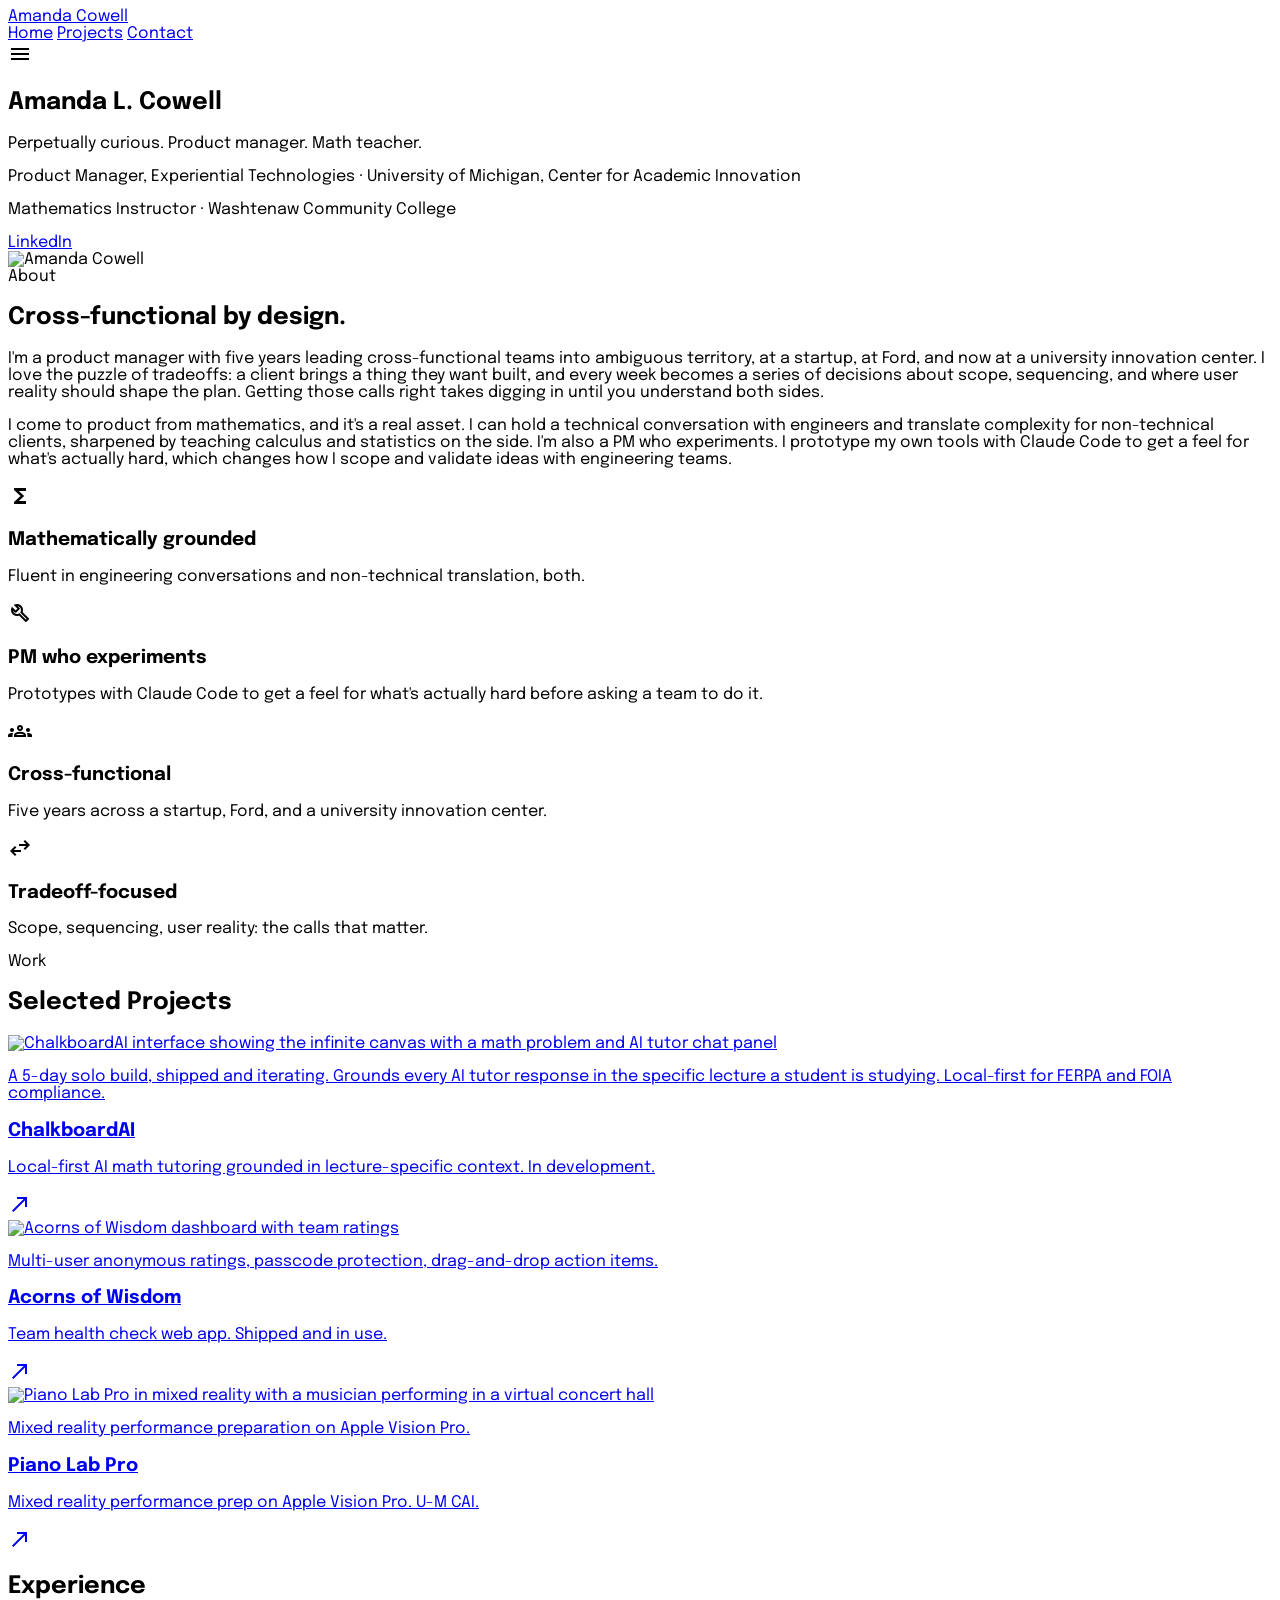
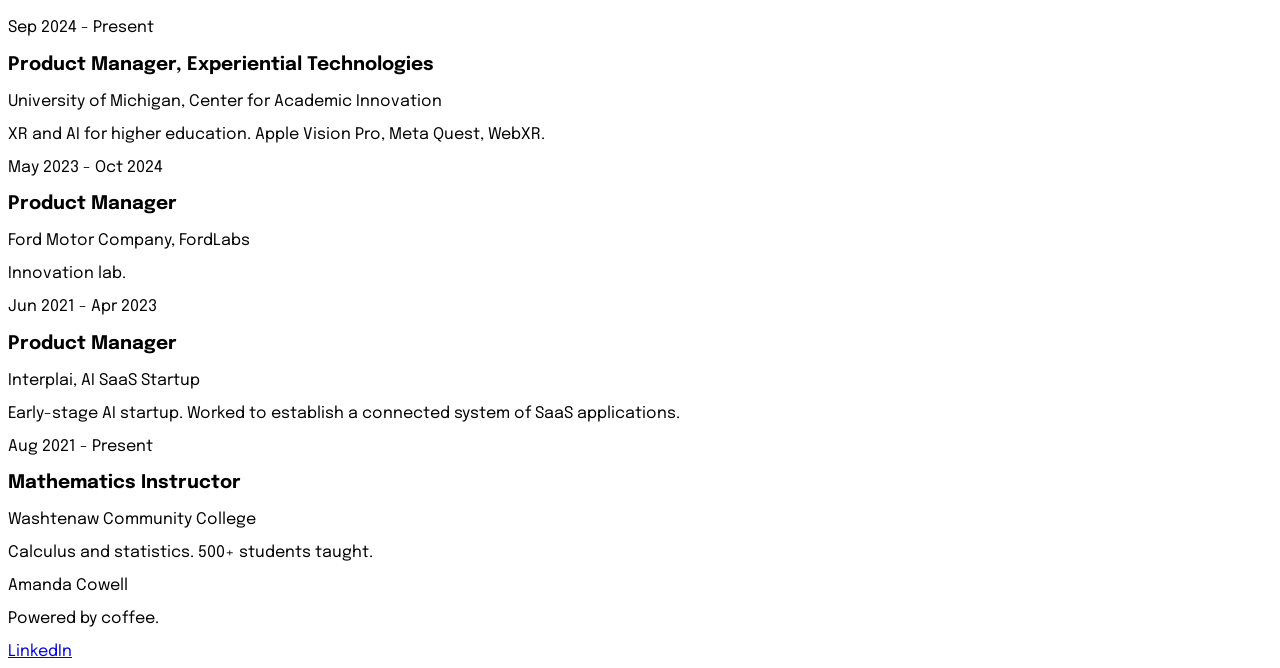
==== index.html @ c8ec2e59 "Fix Mac Studio to personal/POC; remove AI writing patterns; PM who builds -> experiments Co-Authored" ====
<!DOCTYPE html>
<html lang="en">
<head>
  <meta charset="UTF-8">
  <meta name="viewport" content="width=device-width, initial-scale=1.0">
  <title>Amanda L. Cowell, Product Manager</title>
  <link rel="icon" type="image/svg+xml" href="/assets/favicon.svg">
  <link rel="preconnect" href="https://fonts.googleapis.com">
  <link rel="preconnect" href="https://fonts.gstatic.com" crossorigin>
  <link href="https://fonts.googleapis.com/css2?family=Fraunces:ital,opsz,wght@0,9..144,400;0,9..144,600;0,9..144,700;1,9..144,400&family=Epilogue:wght@300;400;500;600;700;800&display=swap" rel="stylesheet">
  <link href="https://fonts.googleapis.com/css2?family=Material+Symbols+Outlined:wght,FILL@100..700,0..1" rel="stylesheet">
  <script src="https://cdn.tailwindcss.com?plugins=forms,container-queries"></script>
  <script>
    tailwind.config = {
      darkMode: "class",
      theme: {
        extend: {
          colors: {
            "surface-container-high": "#e4e9ec",
            "primary-fixed": "#b9ebf2",
            "on-surface": "#171c1f",
            "on-secondary-fixed-variant": "#384b3c",
            "outline-variant": "#c0c8c9",
            "on-secondary-container": "#546757",
            "surface-container-low": "#f0f4f8",
            "on-secondary-fixed": "#0d1f12",
            "primary": "#26585d",
            "surface-container": "#eaeef2",
            "on-primary-container": "#c0f2f8",
            "on-primary": "#ffffff",
            "secondary": "#4f6353",
            "primary-container": "#407076",
            "surface": "#f6fafe",
            "primary-fixed-dim": "#9ecfd5",
            "on-tertiary": "#ffffff",
            "secondary-fixed": "#d2e8d3",
            "surface-container-highest": "#dfe3e7",
            "secondary-container": "#cfe5d0",
            "on-primary-fixed": "#001f23",
            "secondary-fixed-dim": "#b6ccb8",
            "on-surface-variant": "#404849",
            "tertiary": "#554d65",
            "on-secondary": "#ffffff",
            "tertiary-container": "#6d657e",
            "on-primary-fixed-variant": "#1a4e53",
            "inverse-primary": "#9ecfd5",
            "surface-container-lowest": "#ffffff",
            "outline": "#70797a",
            "surface-dim": "#d6dbde"
          },
          borderRadius: {
            "DEFAULT": "0.125rem",
            "lg": "0.25rem",
            "xl": "0.5rem",
            "full": "0.75rem"
          },
          fontFamily: {
            "headline": ["Fraunces", "Georgia", "serif"],
            "body": ["Epilogue", "system-ui", "sans-serif"],
            "label": ["Epilogue", "system-ui", "sans-serif"]
          }
        }
      }
    }
  </script>
  <style>
    .material-symbols-outlined { font-variation-settings: 'FILL' 0, 'wght' 400, 'GRAD' 0, 'opsz' 24; }
    body { font-family: 'Epilogue', system-ui, sans-serif; }
  </style>
</head>
<body class="bg-surface text-on-surface selection:bg-primary-fixed selection:text-on-primary-fixed">

  <!-- Nav -->
  <nav class="fixed top-0 w-full z-50 bg-surface/80 backdrop-blur-md border-b border-outline-variant/50 shadow-sm">
    <div class="max-w-7xl mx-auto px-6 py-4 flex justify-between items-center">
      <a href="/" class="text-xl font-bold font-headline text-primary tracking-tight">Amanda Cowell</a>
      <div class="hidden md:flex items-center gap-8">
        <a href="/" class="text-primary font-medium border-b-2 border-primary pb-0.5 text-sm tracking-wide">Home</a>
        <a href="/#projects" class="text-on-surface-variant hover:text-primary transition-colors text-sm tracking-wide">Projects</a>
        <a href="https://linkedin.com/in/amanda-lynn-cowell" target="_blank" rel="noopener noreferrer" class="bg-primary text-on-primary px-5 py-2 rounded-xl text-sm font-medium hover:opacity-90 transition-opacity">Contact</a>
      </div>
      <span class="md:hidden material-symbols-outlined text-primary cursor-pointer">menu</span>
    </div>
  </nav>

  <main class="pt-24">

    <!-- Hero -->
    <section class="max-w-7xl mx-auto px-6 py-20 md:py-32 grid grid-cols-1 lg:grid-cols-12 gap-12 items-end">
      <div class="lg:col-span-8">
        <h1 class="font-headline text-6xl md:text-8xl font-bold tracking-tighter text-primary leading-none mb-6">
          Amanda L. Cowell
        </h1>
        <p class="text-xl md:text-2xl text-on-surface-variant font-light max-w-2xl leading-relaxed mb-8">
          Perpetually curious. Product manager. Math teacher.
        </p>
        <div class="flex flex-col gap-2 mb-8">
          <p class="text-sm text-on-surface-variant"><span class="font-medium text-on-surface">Product Manager, Experiential Technologies</span> · University of Michigan, Center for Academic Innovation</p>
          <p class="text-sm text-on-surface-variant"><span class="font-medium text-on-surface">Mathematics Instructor</span> · Washtenaw Community College</p>
        </div>
        <div class="flex flex-wrap gap-3">
          <a href="https://linkedin.com/in/amanda-lynn-cowell" target="_blank" rel="noopener noreferrer" class="text-sm text-primary border border-outline-variant rounded-full px-5 py-2 hover:bg-surface-container transition-colors">LinkedIn</a>
        </div>
      </div>
      <div class="lg:col-span-4">
        <div class="rounded-xl overflow-hidden aspect-[3/4]">
          <img src="/assets/headshot.jpg" alt="Amanda Cowell" class="w-full h-full object-cover object-[50%_15%]">
        </div>
      </div>
    </section>

    <!-- About -->
    <section class="bg-surface-container-low py-24">
      <div class="max-w-7xl mx-auto px-6 grid grid-cols-1 md:grid-cols-2 gap-16 items-start">
        <div>
          <span class="text-xs font-bold text-secondary uppercase tracking-widest mb-4 block">About</span>
          <h2 class="font-headline text-4xl font-bold text-primary mb-8">Cross-functional by design.</h2>
          <div class="space-y-6 text-on-surface-variant text-lg leading-relaxed">
            <p>I'm a product manager with five years leading cross-functional teams into ambiguous territory, at a startup, at Ford, and now at a university innovation center. I love the puzzle of tradeoffs: a client brings a thing they want built, and every week becomes a series of decisions about scope, sequencing, and where user reality should shape the plan. Getting those calls right takes digging in until you understand both sides.</p>
            <p>I come to product from mathematics, and it's a real asset. I can hold a technical conversation with engineers and translate complexity for non-technical clients, sharpened by teaching calculus and statistics on the side. I'm also a PM who experiments. I prototype my own tools with Claude Code to get a feel for what's actually hard, which changes how I scope and validate ideas with engineering teams.</p>
          </div>
        </div>
        <div class="grid grid-cols-2 gap-4 mt-8 md:mt-16">
          <div class="bg-surface-container-lowest p-8 rounded-xl">
            <span class="material-symbols-outlined text-tertiary text-4xl mb-4 block">functions</span>
            <h3 class="font-bold text-lg mb-2">Mathematically grounded</h3>
            <p class="text-sm text-on-surface-variant">Fluent in engineering conversations and non-technical translation, both.</p>
          </div>
          <div class="bg-surface-container-lowest p-8 rounded-xl mt-8">
            <span class="material-symbols-outlined text-primary text-4xl mb-4 block">build</span>
            <h3 class="font-bold text-lg mb-2">PM who experiments</h3>
            <p class="text-sm text-on-surface-variant">Prototypes with Claude Code to get a feel for what's actually hard before asking a team to do it.</p>
          </div>
          <div class="bg-surface-container-lowest p-8 rounded-xl">
            <span class="material-symbols-outlined text-secondary text-4xl mb-4 block">groups</span>
            <h3 class="font-bold text-lg mb-2">Cross-functional</h3>
            <p class="text-sm text-on-surface-variant">Five years across a startup, Ford, and a university innovation center.</p>
          </div>
          <div class="bg-surface-container-lowest p-8 rounded-xl mt-8">
            <span class="material-symbols-outlined text-tertiary text-4xl mb-4 block">swap_horiz</span>
            <h3 class="font-bold text-lg mb-2">Tradeoff-focused</h3>
            <p class="text-sm text-on-surface-variant">Scope, sequencing, user reality: the calls that matter.</p>
          </div>
        </div>
      </div>
    </section>

    <!-- Projects -->
    <section id="projects" class="max-w-7xl mx-auto px-6 py-32">
      <div class="mb-16">
        <span class="text-xs font-bold text-secondary uppercase tracking-widest mb-4 block">Work</span>
        <h2 class="font-headline text-4xl font-bold text-primary">Selected Projects</h2>
      </div>
      <div class="grid grid-cols-1 md:grid-cols-3 gap-8">

        <!-- ChalkboardAI -->
        <div class="group">
          <a href="/chalkboardai/">
            <div class="relative overflow-hidden rounded-xl bg-surface-container-highest aspect-[16/9] mb-5">
              <img class="w-full h-full object-cover transition-transform duration-700 group-hover:scale-105" src="/assets/chalkboardai-hero-still.jpg" alt="ChalkboardAI interface showing the infinite canvas with a math problem and AI tutor chat panel">
              <div class="absolute inset-0 bg-gradient-to-t from-primary/70 to-transparent opacity-0 group-hover:opacity-100 transition-opacity duration-500 flex flex-col justify-end p-8">
                <p class="text-primary-fixed text-sm max-w-sm">A 5-day solo build, shipped and iterating. Grounds every AI tutor response in the specific lecture a student is studying. Local-first for FERPA and FOIA compliance.</p>
              </div>
            </div>
            <div class="flex items-start justify-between gap-4">
              <div>
                <h3 class="font-headline text-2xl font-bold text-on-surface mb-1 group-hover:text-primary transition-colors">ChalkboardAI</h3>
                <p class="text-sm text-on-surface-variant">Local-first AI math tutoring grounded in lecture-specific context. In development.</p>
              </div>
              <span class="material-symbols-outlined text-outline group-hover:text-primary group-hover:translate-x-1 transition-all mt-1 flex-shrink-0">north_east</span>
            </div>
          </a>
        </div>

        <!-- Acorns of Wisdom -->
        <div class="group">
          <a href="/acorns/">
            <div class="relative overflow-hidden rounded-xl bg-surface-container-highest aspect-[16/9] mb-5">
              <img class="w-full h-full object-cover transition-transform duration-700 group-hover:scale-105" src="/assets/acorns-hero.gif" alt="Acorns of Wisdom dashboard with team ratings">
              <div class="absolute inset-0 bg-gradient-to-t from-secondary/70 to-transparent opacity-0 group-hover:opacity-100 transition-opacity duration-500 flex flex-col justify-end p-6">
                <p class="text-secondary-fixed text-sm">Multi-user anonymous ratings, passcode protection, drag-and-drop action items.</p>
              </div>
            </div>
            <div class="flex items-start justify-between gap-4">
              <div>
                <h3 class="font-headline text-2xl font-bold text-on-surface mb-1 group-hover:text-primary transition-colors">Acorns of Wisdom</h3>
                <p class="text-sm text-on-surface-variant">Team health check web app. Shipped and in use.</p>
              </div>
              <span class="material-symbols-outlined text-outline group-hover:text-primary group-hover:translate-x-1 transition-all mt-1 flex-shrink-0">north_east</span>
            </div>
          </a>
        </div>

        <!-- Piano Lab Pro -->
        <div class="group">
          <a href="/piano-lab-pro/">
            <div class="relative overflow-hidden rounded-xl bg-surface-container-highest aspect-[16/9] mb-5">
              <img class="w-full h-full object-cover transition-transform duration-700 group-hover:scale-105" src="/assets/plp-hero-thumb.jpg" alt="Piano Lab Pro in mixed reality with a musician performing in a virtual concert hall">
              <div class="absolute inset-0 bg-gradient-to-t from-primary/70 to-transparent opacity-0 group-hover:opacity-100 transition-opacity duration-500 flex flex-col justify-end p-8">
                <p class="text-primary-fixed text-sm">Mixed reality performance preparation on Apple Vision Pro.</p>
              </div>
            </div>
            <div class="flex items-start justify-between gap-4">
              <div>
                <h3 class="font-headline text-2xl font-bold text-on-surface mb-1 group-hover:text-primary transition-colors">Piano Lab Pro</h3>
                <p class="text-sm text-on-surface-variant">Mixed reality performance prep on Apple Vision Pro. U-M CAI.</p>
              </div>
              <span class="material-symbols-outlined text-outline group-hover:text-primary group-hover:translate-x-1 transition-all mt-1 flex-shrink-0">north_east</span>
            </div>
          </a>
        </div>

      </div>
    </section>

    <!-- Experience -->
    <section class="bg-surface-container-lowest py-24">
      <div class="max-w-4xl mx-auto px-6">
        <h2 class="font-headline text-4xl font-bold text-primary mb-16">Experience</h2>
        <div class="space-y-10">
          <div class="grid grid-cols-1 md:grid-cols-4 gap-2 md:gap-8 items-baseline border-b border-outline-variant/40 pb-10">
            <div class="text-xs font-bold text-secondary uppercase tracking-widest">Sep 2024 - Present</div>
            <div class="md:col-span-3">
              <h3 class="text-lg font-bold text-on-surface">Product Manager, Experiential Technologies</h3>
              <p class="text-on-surface-variant text-sm mt-1">University of Michigan, Center for Academic Innovation</p>
              <p class="text-on-surface-variant/70 text-xs mt-2 italic">XR and AI for higher education. Apple Vision Pro, Meta Quest, WebXR.</p>
            </div>
          </div>
          <div class="grid grid-cols-1 md:grid-cols-4 gap-2 md:gap-8 items-baseline border-b border-outline-variant/40 pb-10">
            <div class="text-xs font-bold text-secondary/60 uppercase tracking-widest">May 2023 - Oct 2024</div>
            <div class="md:col-span-3">
              <h3 class="text-lg font-bold text-on-surface">Product Manager</h3>
              <p class="text-on-surface-variant text-sm mt-1">Ford Motor Company, FordLabs</p>
              <p class="text-on-surface-variant/70 text-xs mt-2 italic">Innovation lab.</p>
            </div>
          </div>
          <div class="grid grid-cols-1 md:grid-cols-4 gap-2 md:gap-8 items-baseline border-b border-outline-variant/40 pb-10">
            <div class="text-xs font-bold text-secondary/60 uppercase tracking-widest">Jun 2021 - Apr 2023</div>
            <div class="md:col-span-3">
              <h3 class="text-lg font-bold text-on-surface">Product Manager</h3>
              <p class="text-on-surface-variant text-sm mt-1">Interplai, AI SaaS Startup</p>
              <p class="text-on-surface-variant/70 text-xs mt-2 italic">Early-stage AI startup. Worked to establish a connected system of SaaS applications.</p>
            </div>
          </div>
          <div class="grid grid-cols-1 md:grid-cols-4 gap-2 md:gap-8 items-baseline">
            <div class="text-xs font-bold text-secondary/60 uppercase tracking-widest">Aug 2021 - Present</div>
            <div class="md:col-span-3">
              <h3 class="text-lg font-bold text-on-surface">Mathematics Instructor</h3>
              <p class="text-on-surface-variant text-sm mt-1">Washtenaw Community College</p>
              <p class="text-on-surface-variant/70 text-xs mt-2 italic">Calculus and statistics. 500+ students taught.</p>
            </div>
          </div>
        </div>
      </div>
    </section>

  </main>

  <!-- Footer -->
  <footer class="bg-teal-900 w-full py-12">
    <div class="max-w-7xl mx-auto px-8 flex flex-col md:flex-row justify-between items-center gap-6">
      <span class="text-lg font-bold font-headline text-teal-50">Amanda Cowell</span>
      <p class="text-teal-100/50 text-sm">Powered by coffee.</p>
      <a href="https://linkedin.com/in/amanda-lynn-cowell" target="_blank" rel="noopener noreferrer" class="text-teal-100/70 hover:text-teal-50 text-sm uppercase tracking-wide transition-colors">LinkedIn</a>
    </div>
  </footer>

</body>
</html>
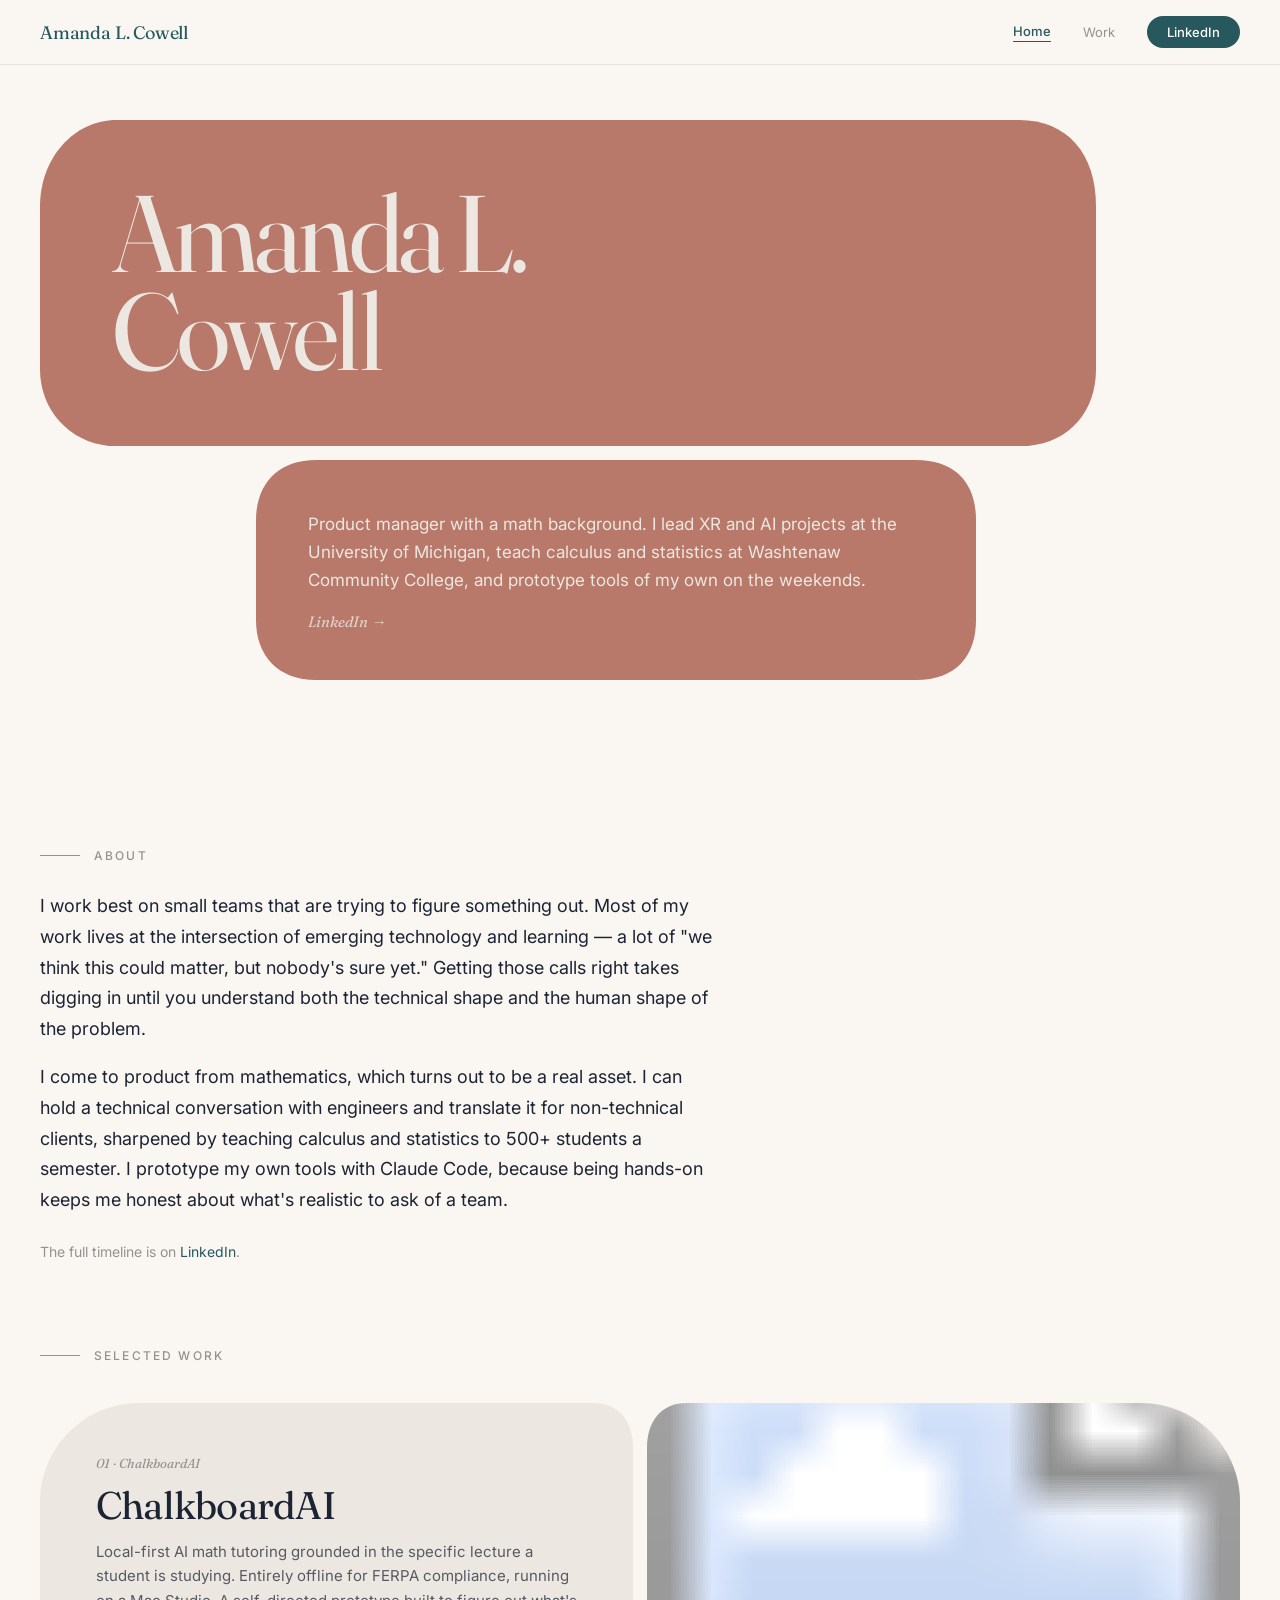
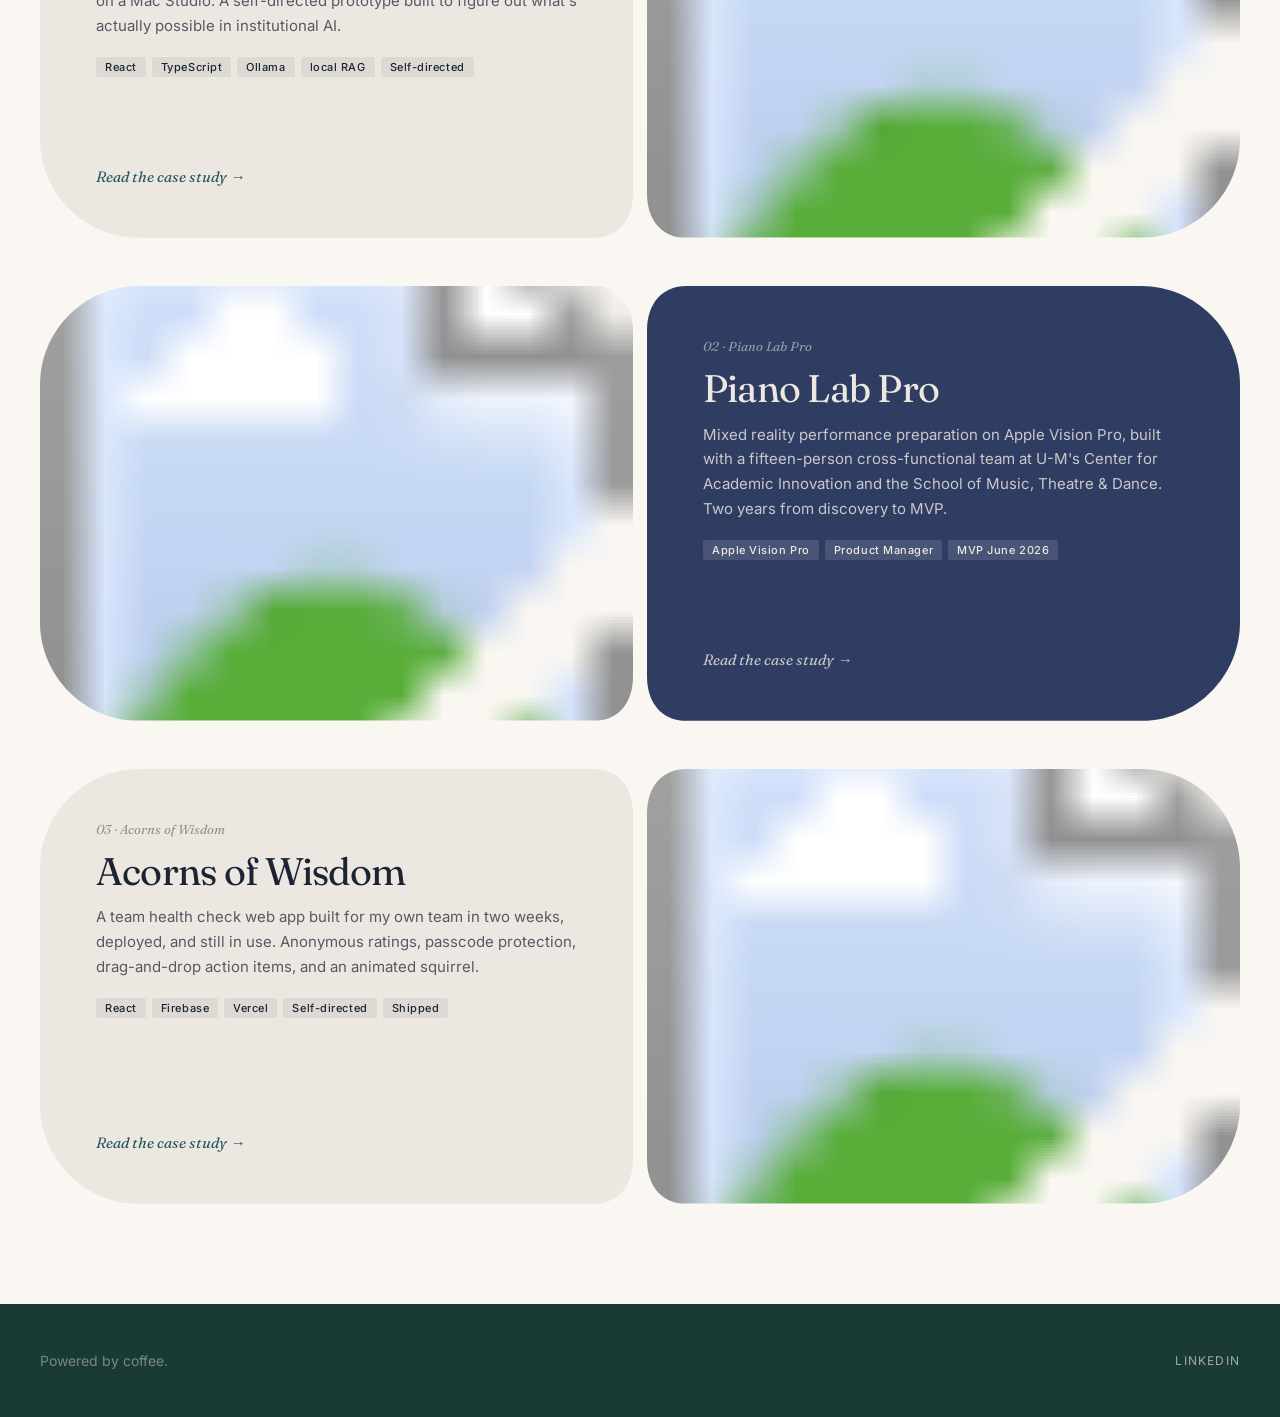
==== commit 049daa04: "v6 shape-and-cut visual system across all 4 pages Replaces v5 diagonal clip-path fields with hand-tu" ====
--- a/index.html
+++ b/index.html
@@ -3,265 +3,413 @@
 <head>
   <meta charset="UTF-8">
   <meta name="viewport" content="width=device-width, initial-scale=1.0">
-  <title>Amanda L. Cowell, Product Manager</title>
+  <title>Amanda L. Cowell</title>
   <link rel="icon" type="image/svg+xml" href="/assets/favicon.svg">
   <link rel="preconnect" href="https://fonts.googleapis.com">
   <link rel="preconnect" href="https://fonts.gstatic.com" crossorigin>
-  <link href="https://fonts.googleapis.com/css2?family=Fraunces:ital,opsz,wght@0,9..144,400;0,9..144,600;0,9..144,700;1,9..144,400&family=Epilogue:wght@300;400;500;600;700;800&display=swap" rel="stylesheet">
-  <link href="https://fonts.googleapis.com/css2?family=Material+Symbols+Outlined:wght,FILL@100..700,0..1" rel="stylesheet">
-  <script src="https://cdn.tailwindcss.com?plugins=forms,container-queries"></script>
-  <script>
-    tailwind.config = {
-      darkMode: "class",
-      theme: {
-        extend: {
-          colors: {
-            "surface-container-high": "#e4e9ec",
-            "primary-fixed": "#b9ebf2",
-            "on-surface": "#171c1f",
-            "on-secondary-fixed-variant": "#384b3c",
-            "outline-variant": "#c0c8c9",
-            "on-secondary-container": "#546757",
-            "surface-container-low": "#f0f4f8",
-            "on-secondary-fixed": "#0d1f12",
-            "primary": "#26585d",
-            "surface-container": "#eaeef2",
-            "on-primary-container": "#c0f2f8",
-            "on-primary": "#ffffff",
-            "secondary": "#4f6353",
-            "primary-container": "#407076",
-            "surface": "#f6fafe",
-            "primary-fixed-dim": "#9ecfd5",
-            "on-tertiary": "#ffffff",
-            "secondary-fixed": "#d2e8d3",
-            "surface-container-highest": "#dfe3e7",
-            "secondary-container": "#cfe5d0",
-            "on-primary-fixed": "#001f23",
-            "secondary-fixed-dim": "#b6ccb8",
-            "on-surface-variant": "#404849",
-            "tertiary": "#554d65",
-            "on-secondary": "#ffffff",
-            "tertiary-container": "#6d657e",
-            "on-primary-fixed-variant": "#1a4e53",
-            "inverse-primary": "#9ecfd5",
-            "surface-container-lowest": "#ffffff",
-            "outline": "#70797a",
-            "surface-dim": "#d6dbde"
-          },
-          borderRadius: {
-            "DEFAULT": "0.125rem",
-            "lg": "0.25rem",
-            "xl": "0.5rem",
-            "full": "0.75rem"
-          },
-          fontFamily: {
-            "headline": ["Fraunces", "Georgia", "serif"],
-            "body": ["Epilogue", "system-ui", "sans-serif"],
-            "label": ["Epilogue", "system-ui", "sans-serif"]
-          }
-        }
-      }
-    }
-  </script>
+  <link href="https://fonts.googleapis.com/css2?family=Fraunces:ital,opsz,wght@0,9..144,300;0,9..144,400;0,9..144,600;1,9..144,400&family=Inter:wght@300;400;500;600;700&display=swap" rel="stylesheet">
   <style>
-    .material-symbols-outlined { font-variation-settings: 'FILL' 0, 'wght' 400, 'GRAD' 0, 'opsz' 24; }
-    body { font-family: 'Epilogue', system-ui, sans-serif; }
+    *, *::before, *::after { box-sizing: border-box; margin: 0; padding: 0; }
+
+    :root {
+      --cream: #ECE8E1;
+      --ink: #1C2333;
+      --forest: #26585d;
+      --rose: #B8796A;
+      --navy: #2F3D63;
+      --stone: #94928F;
+      --cut: 14px;
+    }
+
+    body {
+      font-family: 'Inter', system-ui, sans-serif;
+      background: #FAF7F2;
+      color: var(--ink);
+      -webkit-font-smoothing: antialiased;
+    }
+
+    /* ── Nav ── */
+    .nav {
+      position: fixed; top: 0; width: 100%; z-index: 50;
+      background: rgba(250,247,242,0.92); backdrop-filter: blur(12px);
+      border-bottom: 1px solid rgba(197,191,186,0.4);
+    }
+    .nav-inner {
+      max-width: 1280px; margin: 0 auto; padding: 16px 40px;
+      display: flex; justify-content: space-between; align-items: center;
+    }
+    .nav-wordmark {
+      font-family: 'Fraunces', serif; font-weight: 400; font-size: 18px;
+      color: var(--forest); text-decoration: none; letter-spacing: -0.01em;
+    }
+    .nav-links { display: flex; align-items: center; gap: 32px; }
+    .nav-link {
+      font-family: 'Inter', sans-serif; font-size: 13px; color: var(--stone);
+      text-decoration: none; transition: color 0.15s;
+    }
+    .nav-link:hover { color: var(--ink); }
+    .nav-link-active {
+      font-family: 'Inter', sans-serif; font-size: 13px; font-weight: 500;
+      color: var(--forest); text-decoration: none;
+      border-bottom: 1px solid var(--forest); padding-bottom: 2px;
+    }
+    .nav-cta {
+      font-family: 'Inter', sans-serif; font-size: 13px; font-weight: 500;
+      color: #fff; background: var(--forest);
+      padding: 8px 20px; border-radius: 9999px; text-decoration: none;
+      transition: opacity 0.15s;
+    }
+    .nav-cta:hover { opacity: 0.88; }
+
+    /* ── Section label ── */
+    .section-label {
+      font-family: 'Inter', sans-serif; font-size: 12px; font-weight: 500;
+      letter-spacing: 0.18em; text-transform: uppercase; color: var(--stone);
+      display: inline-flex; align-items: center; gap: 14px;
+    }
+    .section-label::before {
+      content: ""; display: block; width: 40px; height: 1px; background: var(--stone);
+    }
+
+    /* ── Hero ── */
+    .hero-section {
+      max-width: 1280px; margin: 0 auto;
+      padding: 120px 40px 80px;
+    }
+    .hero-piece-1 { position: relative; margin-right: 12%; }
+    .hero-piece-1 svg { width: 100%; height: auto; display: block; }
+    .hero-piece-1-content {
+      position: absolute; inset: 0;
+      display: flex; align-items: center;
+      padding: 0 72px;
+    }
+    .hero-title {
+      font-family: 'Fraunces', serif; font-weight: 400;
+      font-size: clamp(48px, 8.5vw, 124px); line-height: 0.9;
+      letter-spacing: -0.035em; color: var(--cream);
+    }
+    .hero-piece-2 {
+      position: relative;
+      margin-top: var(--cut); margin-left: 18%;
+      max-width: 720px;
+    }
+    .hero-piece-2 svg { width: 100%; height: auto; display: block; }
+    .hero-piece-2-content {
+      position: absolute; inset: 0;
+      display: flex; flex-direction: column; justify-content: center;
+      padding: 36px 52px;
+    }
+
+    /* ── About ── */
+    .about-section {
+      max-width: 1280px; margin: 0 auto;
+      padding: 80px 40px;
+    }
+    .about-inner { max-width: 680px; }
+    .about-body {
+      font-size: 18px; line-height: 1.7; color: var(--ink);
+      margin-top: 28px;
+    }
+    .about-body p + p { margin-top: 18px; }
+    .about-footer {
+      margin-top: 28px; font-size: 14px; color: var(--stone);
+    }
+    .text-link {
+      color: var(--forest); text-decoration: none;
+    }
+    .text-link:hover { text-decoration: underline; }
+
+    /* ── Projects ── */
+    .projects-section {
+      max-width: 1280px; margin: 0 auto;
+      padding: 0 40px 100px;
+    }
+    .projects-label { margin-bottom: 40px; }
+    .project {
+      display: grid; grid-template-columns: 1fr 1fr;
+      gap: var(--cut);
+    }
+    .project + .project { margin-top: 48px; }
+
+    .project-shape { position: relative; aspect-ratio: 600 / 440; }
+    .project-shape svg {
+      position: absolute; inset: 0;
+      width: 100%; height: 100%;
+    }
+    .project-body-content {
+      position: absolute; inset: 0;
+      padding: 52px 56px;
+      display: flex; flex-direction: column; justify-content: space-between;
+    }
+
+    .project-index {
+      font-family: 'Fraunces', serif; font-style: italic; font-weight: 400;
+      font-size: 13px; color: var(--stone); display: block; margin-bottom: 14px;
+    }
+    .project-index-light {
+      font-family: 'Fraunces', serif; font-style: italic; font-weight: 400;
+      font-size: 13px; color: rgba(236,232,225,0.55); display: block; margin-bottom: 14px;
+    }
+    .project-title-ink {
+      font-family: 'Fraunces', serif; font-weight: 400;
+      font-size: clamp(26px, 3vw, 44px); line-height: 1.05;
+      letter-spacing: -0.02em; color: var(--ink);
+    }
+    .project-title-cream {
+      font-family: 'Fraunces', serif; font-weight: 400;
+      font-size: clamp(26px, 3vw, 44px); line-height: 1.05;
+      letter-spacing: -0.02em; color: var(--cream);
+    }
+    .project-desc-ink {
+      font-size: 15px; line-height: 1.65; color: var(--ink);
+      opacity: 0.72; margin-top: 14px;
+    }
+    .project-desc-cream {
+      font-size: 15px; line-height: 1.65; color: var(--cream);
+      opacity: 0.82; margin-top: 14px;
+    }
+    .project-tags { display: flex; flex-wrap: wrap; gap: 6px; margin-top: 18px; }
+    .tag-cream {
+      font-size: 11px; font-weight: 500; letter-spacing: 0.05em;
+      padding: 3px 9px; border-radius: 2px;
+      background: rgba(28,35,51,0.07); color: var(--ink);
+    }
+    .tag-navy {
+      font-size: 11px; font-weight: 500; letter-spacing: 0.05em;
+      padding: 3px 9px; border-radius: 2px;
+      background: rgba(255,255,255,0.12); color: var(--cream);
+    }
+    .project-link {
+      font-family: 'Fraunces', serif; font-style: italic; font-size: 15px;
+      color: var(--forest); text-decoration: none;
+    }
+    .project-link:hover { text-decoration: underline; }
+    .project-link-light {
+      font-family: 'Fraunces', serif; font-style: italic; font-size: 15px;
+      color: var(--cream); text-decoration: none; opacity: 0.8;
+    }
+    .project-link-light:hover { opacity: 1; text-decoration: underline; }
+
+    /* ── Footer ── */
+    .footer {
+      background: #1a3a36; padding: 48px 40px;
+    }
+    .footer-inner {
+      max-width: 1280px; margin: 0 auto;
+      display: flex; justify-content: space-between; align-items: center;
+    }
+    .footer-text {
+      font-family: 'Inter', sans-serif; font-size: 14px;
+      color: rgba(236,232,225,0.45);
+    }
+    .footer-link {
+      font-family: 'Inter', sans-serif; font-size: 12px;
+      letter-spacing: 0.1em; text-transform: uppercase;
+      color: rgba(236,232,225,0.65); text-decoration: none;
+      transition: color 0.15s;
+    }
+    .footer-link:hover { color: rgba(236,232,225,0.9); }
+
+    /* ── Responsive ── */
+    @media (max-width: 900px) {
+      .nav-inner { padding: 16px 24px; }
+      .hero-section { padding: 100px 24px 60px; }
+      .hero-piece-1 { margin-right: 0; }
+      .hero-piece-2 { margin-left: 0; max-width: 100%; }
+      .hero-piece-1-content { padding: 0 40px; }
+      .hero-piece-2-content { padding: 28px 36px; }
+      .about-section, .projects-section { padding-left: 24px; padding-right: 24px; }
+      .project { grid-template-columns: 1fr; }
+      .footer { padding: 40px 24px; }
+    }
+
+    @media (max-width: 480px) {
+      .nav-links { gap: 16px; }
+      .hero-piece-1-content { padding: 0 28px; }
+      .hero-piece-2-content { padding: 22px 28px; }
+      .project-body-content { padding: 36px 36px; }
+    }
   </style>
 </head>
-<body class="bg-surface text-on-surface selection:bg-primary-fixed selection:text-on-primary-fixed">
+<body>
 
   <!-- Nav -->
-  <nav class="fixed top-0 w-full z-50 bg-surface/80 backdrop-blur-md border-b border-outline-variant/50 shadow-sm">
-    <div class="max-w-7xl mx-auto px-6 py-4 flex justify-between items-center">
-      <a href="/" class="text-xl font-bold font-headline text-primary tracking-tight">Amanda Cowell</a>
-      <div class="hidden md:flex items-center gap-8">
-        <a href="/" class="text-primary font-medium border-b-2 border-primary pb-0.5 text-sm tracking-wide">Home</a>
-        <a href="/#projects" class="text-on-surface-variant hover:text-primary transition-colors text-sm tracking-wide">Projects</a>
-        <a href="https://linkedin.com/in/amanda-lynn-cowell" target="_blank" rel="noopener noreferrer" class="bg-primary text-on-primary px-5 py-2 rounded-xl text-sm font-medium hover:opacity-90 transition-opacity">Contact</a>
-      </div>
-      <span class="md:hidden material-symbols-outlined text-primary cursor-pointer">menu</span>
+  <nav class="nav">
+    <div class="nav-inner">
+      <a href="/" class="nav-wordmark">Amanda L. Cowell</a>
+      <div class="nav-links">
+        <a href="/" class="nav-link-active">Home</a>
+        <a href="/#projects" class="nav-link">Work</a>
+        <a href="https://linkedin.com/in/amanda-lynn-cowell" target="_blank" rel="noopener noreferrer" class="nav-cta">LinkedIn</a>
+      </div>
     </div>
   </nav>
 
-  <main class="pt-24">
-
-    <!-- Hero -->
-    <section class="max-w-7xl mx-auto px-6 py-20 md:py-32 grid grid-cols-1 lg:grid-cols-12 gap-12 items-end">
-      <div class="lg:col-span-8">
-        <h1 class="font-headline text-6xl md:text-8xl font-bold tracking-tighter text-primary leading-none mb-6">
-          Amanda L. Cowell
-        </h1>
-        <p class="text-xl md:text-2xl text-on-surface-variant font-light max-w-2xl leading-relaxed mb-8">
-          Perpetually curious. Product manager. Math teacher.
-        </p>
-        <div class="flex flex-col gap-2 mb-8">
-          <p class="text-sm text-on-surface-variant"><span class="font-medium text-on-surface">Product Manager, Experiential Technologies</span> · University of Michigan, Center for Academic Innovation</p>
-          <p class="text-sm text-on-surface-variant"><span class="font-medium text-on-surface">Mathematics Instructor</span> · Washtenaw Community College</p>
-        </div>
-        <div class="flex flex-wrap gap-3">
-          <a href="https://linkedin.com/in/amanda-lynn-cowell" target="_blank" rel="noopener noreferrer" class="text-sm text-primary border border-outline-variant rounded-full px-5 py-2 hover:bg-surface-container transition-colors">LinkedIn</a>
-        </div>
-      </div>
-      <div class="lg:col-span-4">
-        <div class="rounded-xl overflow-hidden aspect-[3/4]">
-          <img src="/assets/headshot.jpg" alt="Amanda Cowell" class="w-full h-full object-cover object-[50%_15%]">
-        </div>
-      </div>
+  <main>
+
+    <!-- ── Hero ── -->
+    <section class="hero-section">
+
+      <!-- Piece 1: name (rose) — 1100 × 340 -->
+      <div class="hero-piece-1">
+        <svg viewBox="0 0 1100 340" preserveAspectRatio="none" xmlns="http://www.w3.org/2000/svg">
+          <path d="M 80,0 L 1020,0 C 1070,0 1100,35 1100,90 L 1100,260 C 1100,305 1070,340 1020,340 L 80,340 C 35,340 0,305 0,260 L 0,90 C 0,40 35,0 80,0 Z" fill="#B8796A"/>
+        </svg>
+        <div class="hero-piece-1-content">
+          <h1 class="hero-title">Amanda&nbsp;L.<br>Cowell</h1>
+        </div>
+      </div>
+
+      <!-- Piece 2: bio (rose) — 720 × 220 -->
+      <div class="hero-piece-2">
+        <svg viewBox="0 0 720 220" preserveAspectRatio="none" xmlns="http://www.w3.org/2000/svg">
+          <path d="M 60,0 L 660,0 C 700,0 720,24 720,60 L 720,160 C 720,196 700,220 660,220 L 60,220 C 22,220 0,196 0,160 L 0,60 C 0,24 22,0 60,0 Z" fill="#B8796A"/>
+        </svg>
+        <div class="hero-piece-2-content">
+          <p style="font-size:clamp(14px,1.4vw,17px);line-height:1.65;color:var(--cream);">Product manager with a math background. I lead XR and AI projects at the University of Michigan, teach calculus and statistics at Washtenaw Community College, and prototype tools of my own on the weekends.</p>
+          <a href="https://linkedin.com/in/amanda-lynn-cowell" target="_blank" rel="noopener noreferrer" style="display:inline-block;margin-top:18px;font-family:'Fraunces',serif;font-style:italic;font-size:15px;color:var(--cream);text-decoration:none;opacity:0.8;">LinkedIn &#8594;</a>
+        </div>
+      </div>
+
     </section>
 
-    <!-- About -->
-    <section class="bg-surface-container-low py-24">
-      <div class="max-w-7xl mx-auto px-6 grid grid-cols-1 md:grid-cols-2 gap-16 items-start">
-        <div>
-          <span class="text-xs font-bold text-secondary uppercase tracking-widest mb-4 block">About</span>
-          <h2 class="font-headline text-4xl font-bold text-primary mb-8">Cross-functional by design.</h2>
-          <div class="space-y-6 text-on-surface-variant text-lg leading-relaxed">
-            <p>I'm a product manager with five years leading cross-functional teams into ambiguous territory, at a startup, at Ford, and now at a university innovation center. I love the puzzle of tradeoffs: a client brings a thing they want built, and every week becomes a series of decisions about scope, sequencing, and where user reality should shape the plan. Getting those calls right takes digging in until you understand both sides.</p>
-            <p>I come to product from mathematics, and it's a real asset. I can hold a technical conversation with engineers and translate complexity for non-technical clients, sharpened by teaching calculus and statistics on the side. I'm also a PM who experiments. I prototype my own tools with Claude Code to get a feel for what's actually hard, which changes how I scope and validate ideas with engineering teams.</p>
-          </div>
-        </div>
-        <div class="grid grid-cols-2 gap-4 mt-8 md:mt-16">
-          <div class="bg-surface-container-lowest p-8 rounded-xl">
-            <span class="material-symbols-outlined text-tertiary text-4xl mb-4 block">functions</span>
-            <h3 class="font-bold text-lg mb-2">Mathematically grounded</h3>
-            <p class="text-sm text-on-surface-variant">Fluent in engineering conversations and non-technical translation, both.</p>
-          </div>
-          <div class="bg-surface-container-lowest p-8 rounded-xl mt-8">
-            <span class="material-symbols-outlined text-primary text-4xl mb-4 block">build</span>
-            <h3 class="font-bold text-lg mb-2">PM who experiments</h3>
-            <p class="text-sm text-on-surface-variant">Prototypes with Claude Code to get a feel for what's actually hard before asking a team to do it.</p>
-          </div>
-          <div class="bg-surface-container-lowest p-8 rounded-xl">
-            <span class="material-symbols-outlined text-secondary text-4xl mb-4 block">groups</span>
-            <h3 class="font-bold text-lg mb-2">Cross-functional</h3>
-            <p class="text-sm text-on-surface-variant">Five years across a startup, Ford, and a university innovation center.</p>
-          </div>
-          <div class="bg-surface-container-lowest p-8 rounded-xl mt-8">
-            <span class="material-symbols-outlined text-tertiary text-4xl mb-4 block">swap_horiz</span>
-            <h3 class="font-bold text-lg mb-2">Tradeoff-focused</h3>
-            <p class="text-sm text-on-surface-variant">Scope, sequencing, user reality: the calls that matter.</p>
-          </div>
-        </div>
+    <!-- ── About ── -->
+    <section class="about-section">
+      <div class="about-inner">
+        <span class="section-label">About</span>
+        <div class="about-body">
+          <p>I work best on small teams that are trying to figure something out. Most of my work lives at the intersection of emerging technology and learning — a lot of "we think this could matter, but nobody's sure yet." Getting those calls right takes digging in until you understand both the technical shape and the human shape of the problem.</p>
+          <p>I come to product from mathematics, which turns out to be a real asset. I can hold a technical conversation with engineers and translate it for non-technical clients, sharpened by teaching calculus and statistics to 500+ students a semester. I prototype my own tools with Claude Code, because being hands-on keeps me honest about what's realistic to ask of a team.</p>
+        </div>
+        <p class="about-footer">The full timeline is on <a href="https://linkedin.com/in/amanda-lynn-cowell" target="_blank" rel="noopener noreferrer" class="text-link">LinkedIn</a>.</p>
       </div>
     </section>
 
-    <!-- Projects -->
-    <section id="projects" class="max-w-7xl mx-auto px-6 py-32">
-      <div class="mb-16">
-        <span class="text-xs font-bold text-secondary uppercase tracking-widest mb-4 block">Work</span>
-        <h2 class="font-headline text-4xl font-bold text-primary">Selected Projects</h2>
-      </div>
-      <div class="grid grid-cols-1 md:grid-cols-3 gap-8">
-
-        <!-- ChalkboardAI -->
-        <div class="group">
-          <a href="/chalkboardai/">
-            <div class="relative overflow-hidden rounded-xl bg-surface-container-highest aspect-[16/9] mb-5">
-              <img class="w-full h-full object-cover transition-transform duration-700 group-hover:scale-105" src="/assets/chalkboardai-hero-still.jpg" alt="ChalkboardAI interface showing the infinite canvas with a math problem and AI tutor chat panel">
-              <div class="absolute inset-0 bg-gradient-to-t from-primary/70 to-transparent opacity-0 group-hover:opacity-100 transition-opacity duration-500 flex flex-col justify-end p-8">
-                <p class="text-primary-fixed text-sm max-w-sm">A 5-day solo build, shipped and iterating. Grounds every AI tutor response in the specific lecture a student is studying. Local-first for FERPA and FOIA compliance.</p>
+    <!-- ── Selected Work ── -->
+    <section id="projects" class="projects-section">
+
+      <div class="projects-label">
+        <span class="section-label">Selected Work</span>
+      </div>
+
+      <!-- 01 ChalkboardAI: cream body (left) + navy image (right) -->
+      <div class="project">
+
+        <div class="project-shape">
+          <svg viewBox="0 0 600 440" preserveAspectRatio="none" xmlns="http://www.w3.org/2000/svg">
+            <path d="M 100,0 L 560,0 C 585,0 600,18 600,45 L 600,395 C 600,422 585,440 560,440 L 100,440 C 45,440 0,395 0,340 L 0,100 C 0,45 45,0 100,0 Z" fill="#ECE8E1"/>
+          </svg>
+          <div class="project-body-content">
+            <div>
+              <span class="project-index">01 · ChalkboardAI</span>
+              <h2 class="project-title-ink">ChalkboardAI</h2>
+              <p class="project-desc-ink">Local-first AI math tutoring grounded in the specific lecture a student is studying. Entirely offline for FERPA compliance, running on a Mac Studio. A self-directed prototype built to figure out what's actually possible in institutional AI.</p>
+              <div class="project-tags">
+                <span class="tag-cream">React</span>
+                <span class="tag-cream">TypeScript</span>
+                <span class="tag-cream">Ollama</span>
+                <span class="tag-cream">local RAG</span>
+                <span class="tag-cream">Self-directed</span>
               </div>
             </div>
-            <div class="flex items-start justify-between gap-4">
-              <div>
-                <h3 class="font-headline text-2xl font-bold text-on-surface mb-1 group-hover:text-primary transition-colors">ChalkboardAI</h3>
-                <p class="text-sm text-on-surface-variant">Local-first AI math tutoring grounded in lecture-specific context. In development.</p>
-              </div>
-              <span class="material-symbols-outlined text-outline group-hover:text-primary group-hover:translate-x-1 transition-all mt-1 flex-shrink-0">north_east</span>
-            </div>
-          </a>
-        </div>
-
-        <!-- Acorns of Wisdom -->
-        <div class="group">
-          <a href="/acorns/">
-            <div class="relative overflow-hidden rounded-xl bg-surface-container-highest aspect-[16/9] mb-5">
-              <img class="w-full h-full object-cover transition-transform duration-700 group-hover:scale-105" src="/assets/acorns-hero.gif" alt="Acorns of Wisdom dashboard with team ratings">
-              <div class="absolute inset-0 bg-gradient-to-t from-secondary/70 to-transparent opacity-0 group-hover:opacity-100 transition-opacity duration-500 flex flex-col justify-end p-6">
-                <p class="text-secondary-fixed text-sm">Multi-user anonymous ratings, passcode protection, drag-and-drop action items.</p>
+            <a href="/chalkboardai/" class="project-link">Read the case study &#8594;</a>
+          </div>
+        </div>
+
+        <div class="project-shape">
+          <svg viewBox="0 0 600 440" preserveAspectRatio="none" xmlns="http://www.w3.org/2000/svg">
+            <defs>
+              <clipPath id="cp-chalk">
+                <path d="M 40,0 L 500,0 C 555,0 600,45 600,100 L 600,340 C 600,395 555,440 500,440 L 40,440 C 15,440 0,422 0,395 L 0,45 C 0,18 15,0 40,0 Z"/>
+              </clipPath>
+            </defs>
+            <image href="/assets/chalkboardai-hero-still.jpg" x="0" y="0" width="600" height="440" preserveAspectRatio="xMidYMid slice" clip-path="url(#cp-chalk)"/>
+          </svg>
+        </div>
+
+      </div>
+
+      <!-- 02 Piano Lab Pro: image (left) + navy body (right) -->
+      <div class="project">
+
+        <div class="project-shape">
+          <svg viewBox="0 0 600 440" preserveAspectRatio="none" xmlns="http://www.w3.org/2000/svg">
+            <defs>
+              <clipPath id="cp-plp">
+                <path d="M 100,0 L 560,0 C 585,0 600,18 600,45 L 600,395 C 600,422 585,440 560,440 L 100,440 C 45,440 0,395 0,340 L 0,100 C 0,45 45,0 100,0 Z"/>
+              </clipPath>
+            </defs>
+            <image href="/assets/plp-hero-thumb.jpg" x="0" y="0" width="600" height="440" preserveAspectRatio="xMidYMid slice" clip-path="url(#cp-plp)"/>
+          </svg>
+        </div>
+
+        <div class="project-shape">
+          <svg viewBox="0 0 600 440" preserveAspectRatio="none" xmlns="http://www.w3.org/2000/svg">
+            <path d="M 40,0 L 500,0 C 555,0 600,45 600,100 L 600,340 C 600,395 555,440 500,440 L 40,440 C 15,440 0,422 0,395 L 0,45 C 0,18 15,0 40,0 Z" fill="#2F3D63"/>
+          </svg>
+          <div class="project-body-content">
+            <div>
+              <span class="project-index-light">02 · Piano Lab Pro</span>
+              <h2 class="project-title-cream">Piano Lab Pro</h2>
+              <p class="project-desc-cream">Mixed reality performance preparation on Apple Vision Pro, built with a fifteen-person cross-functional team at U-M's Center for Academic Innovation and the School of Music, Theatre &amp; Dance. Two years from discovery to MVP.</p>
+              <div class="project-tags">
+                <span class="tag-navy">Apple Vision Pro</span>
+                <span class="tag-navy">Product Manager</span>
+                <span class="tag-navy">MVP June 2026</span>
               </div>
             </div>
-            <div class="flex items-start justify-between gap-4">
-              <div>
-                <h3 class="font-headline text-2xl font-bold text-on-surface mb-1 group-hover:text-primary transition-colors">Acorns of Wisdom</h3>
-                <p class="text-sm text-on-surface-variant">Team health check web app. Shipped and in use.</p>
-              </div>
-              <span class="material-symbols-outlined text-outline group-hover:text-primary group-hover:translate-x-1 transition-all mt-1 flex-shrink-0">north_east</span>
-            </div>
-          </a>
-        </div>
-
-        <!-- Piano Lab Pro -->
-        <div class="group">
-          <a href="/piano-lab-pro/">
-            <div class="relative overflow-hidden rounded-xl bg-surface-container-highest aspect-[16/9] mb-5">
-              <img class="w-full h-full object-cover transition-transform duration-700 group-hover:scale-105" src="/assets/plp-hero-thumb.jpg" alt="Piano Lab Pro in mixed reality with a musician performing in a virtual concert hall">
-              <div class="absolute inset-0 bg-gradient-to-t from-primary/70 to-transparent opacity-0 group-hover:opacity-100 transition-opacity duration-500 flex flex-col justify-end p-8">
-                <p class="text-primary-fixed text-sm">Mixed reality performance preparation on Apple Vision Pro.</p>
+            <a href="/piano-lab-pro/" class="project-link-light">Read the case study &#8594;</a>
+          </div>
+        </div>
+
+      </div>
+
+      <!-- 03 Acorns of Wisdom: cream body (left) + rose image (right) -->
+      <div class="project">
+
+        <div class="project-shape">
+          <svg viewBox="0 0 600 440" preserveAspectRatio="none" xmlns="http://www.w3.org/2000/svg">
+            <path d="M 100,0 L 560,0 C 585,0 600,18 600,45 L 600,395 C 600,422 585,440 560,440 L 100,440 C 45,440 0,395 0,340 L 0,100 C 0,45 45,0 100,0 Z" fill="#ECE8E1"/>
+          </svg>
+          <div class="project-body-content">
+            <div>
+              <span class="project-index">03 · Acorns of Wisdom</span>
+              <h2 class="project-title-ink">Acorns of Wisdom</h2>
+              <p class="project-desc-ink">A team health check web app built for my own team in two weeks, deployed, and still in use. Anonymous ratings, passcode protection, drag-and-drop action items, and an animated squirrel.</p>
+              <div class="project-tags">
+                <span class="tag-cream">React</span>
+                <span class="tag-cream">Firebase</span>
+                <span class="tag-cream">Vercel</span>
+                <span class="tag-cream">Self-directed</span>
+                <span class="tag-cream">Shipped</span>
               </div>
             </div>
-            <div class="flex items-start justify-between gap-4">
-              <div>
-                <h3 class="font-headline text-2xl font-bold text-on-surface mb-1 group-hover:text-primary transition-colors">Piano Lab Pro</h3>
-                <p class="text-sm text-on-surface-variant">Mixed reality performance prep on Apple Vision Pro. U-M CAI.</p>
-              </div>
-              <span class="material-symbols-outlined text-outline group-hover:text-primary group-hover:translate-x-1 transition-all mt-1 flex-shrink-0">north_east</span>
-            </div>
-          </a>
-        </div>
-
-      </div>
+            <a href="/acorns/" class="project-link">Read the case study &#8594;</a>
+          </div>
+        </div>
+
+        <div class="project-shape">
+          <svg viewBox="0 0 600 440" preserveAspectRatio="none" xmlns="http://www.w3.org/2000/svg">
+            <defs>
+              <clipPath id="cp-acorns">
+                <path d="M 40,0 L 500,0 C 555,0 600,45 600,100 L 600,340 C 600,395 555,440 500,440 L 40,440 C 15,440 0,422 0,395 L 0,45 C 0,18 15,0 40,0 Z"/>
+              </clipPath>
+            </defs>
+            <image href="/assets/acorns-hero.gif" x="0" y="0" width="600" height="440" preserveAspectRatio="xMidYMid slice" clip-path="url(#cp-acorns)"/>
+          </svg>
+        </div>
+
+      </div>
+
     </section>
 
-    <!-- Experience -->
-    <section class="bg-surface-container-lowest py-24">
-      <div class="max-w-4xl mx-auto px-6">
-        <h2 class="font-headline text-4xl font-bold text-primary mb-16">Experience</h2>
-        <div class="space-y-10">
-          <div class="grid grid-cols-1 md:grid-cols-4 gap-2 md:gap-8 items-baseline border-b border-outline-variant/40 pb-10">
-            <div class="text-xs font-bold text-secondary uppercase tracking-widest">Sep 2024 - Present</div>
-            <div class="md:col-span-3">
-              <h3 class="text-lg font-bold text-on-surface">Product Manager, Experiential Technologies</h3>
-              <p class="text-on-surface-variant text-sm mt-1">University of Michigan, Center for Academic Innovation</p>
-              <p class="text-on-surface-variant/70 text-xs mt-2 italic">XR and AI for higher education. Apple Vision Pro, Meta Quest, WebXR.</p>
-            </div>
-          </div>
-          <div class="grid grid-cols-1 md:grid-cols-4 gap-2 md:gap-8 items-baseline border-b border-outline-variant/40 pb-10">
-            <div class="text-xs font-bold text-secondary/60 uppercase tracking-widest">May 2023 - Oct 2024</div>
-            <div class="md:col-span-3">
-              <h3 class="text-lg font-bold text-on-surface">Product Manager</h3>
-              <p class="text-on-surface-variant text-sm mt-1">Ford Motor Company, FordLabs</p>
-              <p class="text-on-surface-variant/70 text-xs mt-2 italic">Innovation lab.</p>
-            </div>
-          </div>
-          <div class="grid grid-cols-1 md:grid-cols-4 gap-2 md:gap-8 items-baseline border-b border-outline-variant/40 pb-10">
-            <div class="text-xs font-bold text-secondary/60 uppercase tracking-widest">Jun 2021 - Apr 2023</div>
-            <div class="md:col-span-3">
-              <h3 class="text-lg font-bold text-on-surface">Product Manager</h3>
-              <p class="text-on-surface-variant text-sm mt-1">Interplai, AI SaaS Startup</p>
-              <p class="text-on-surface-variant/70 text-xs mt-2 italic">Early-stage AI startup. Worked to establish a connected system of SaaS applications.</p>
-            </div>
-          </div>
-          <div class="grid grid-cols-1 md:grid-cols-4 gap-2 md:gap-8 items-baseline">
-            <div class="text-xs font-bold text-secondary/60 uppercase tracking-widest">Aug 2021 - Present</div>
-            <div class="md:col-span-3">
-              <h3 class="text-lg font-bold text-on-surface">Mathematics Instructor</h3>
-              <p class="text-on-surface-variant text-sm mt-1">Washtenaw Community College</p>
-              <p class="text-on-surface-variant/70 text-xs mt-2 italic">Calculus and statistics. 500+ students taught.</p>
-            </div>
-          </div>
-        </div>
-      </div>
-    </section>
-
   </main>
 
   <!-- Footer -->
-  <footer class="bg-teal-900 w-full py-12">
-    <div class="max-w-7xl mx-auto px-8 flex flex-col md:flex-row justify-between items-center gap-6">
-      <span class="text-lg font-bold font-headline text-teal-50">Amanda Cowell</span>
-      <p class="text-teal-100/50 text-sm">Powered by coffee.</p>
-      <a href="https://linkedin.com/in/amanda-lynn-cowell" target="_blank" rel="noopener noreferrer" class="text-teal-100/70 hover:text-teal-50 text-sm uppercase tracking-wide transition-colors">LinkedIn</a>
+  <footer class="footer">
+    <div class="footer-inner">
+      <p class="footer-text">Powered by coffee.</p>
+      <a href="https://linkedin.com/in/amanda-lynn-cowell" target="_blank" rel="noopener noreferrer" class="footer-link">LinkedIn</a>
     </div>
   </footer>
 
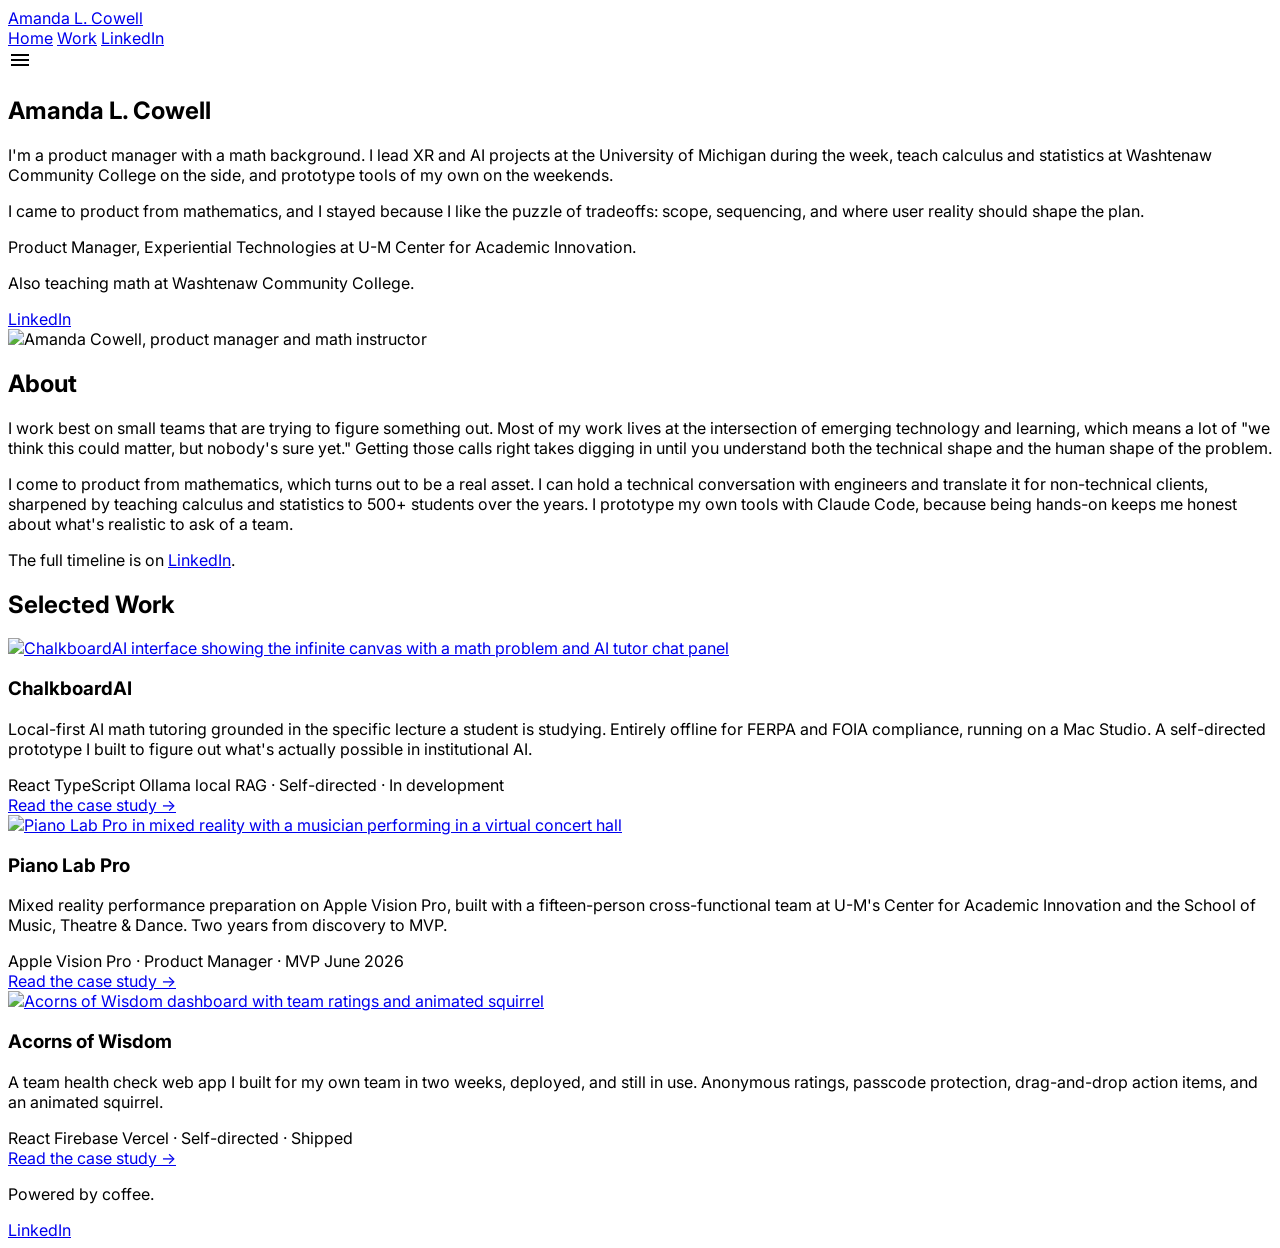
==== commit 4f3a01ba: "Fix student count: 500+ over the years, not per semester Co-Authored-By: Claude Sonnet 4.6 <noreply@" ====
--- a/index.html
+++ b/index.html
@@ -8,397 +8,205 @@
   <link rel="preconnect" href="https://fonts.googleapis.com">
   <link rel="preconnect" href="https://fonts.gstatic.com" crossorigin>
   <link href="https://fonts.googleapis.com/css2?family=Fraunces:ital,opsz,wght@0,9..144,300;0,9..144,400;0,9..144,600;1,9..144,400&family=Inter:wght@300;400;500;600;700&display=swap" rel="stylesheet">
+  <link href="https://fonts.googleapis.com/css2?family=Material+Symbols+Outlined:wght,FILL@100..700,0..1" rel="stylesheet">
+  <script src="https://cdn.tailwindcss.com?plugins=forms,container-queries"></script>
+  <script>
+    tailwind.config = {
+      darkMode: "class",
+      theme: {
+        extend: {
+          colors: {
+            "surface-container-high": "#D8D3CB",
+            "primary-fixed": "#b9ebf2",
+            "on-surface": "#1C1714",
+            "on-secondary-fixed-variant": "#384b3c",
+            "outline-variant": "#C5BFBA",
+            "on-secondary-container": "#546757",
+            "surface-container-low": "#EDE9E2",
+            "on-secondary-fixed": "#0d1f12",
+            "primary": "#26585d",
+            "surface-container": "#E3DFD7",
+            "on-primary-container": "#c0f2f8",
+            "on-primary": "#ffffff",
+            "secondary": "#4f6353",
+            "primary-container": "#407076",
+            "surface": "#FAF7F2",
+            "primary-fixed-dim": "#9ecfd5",
+            "on-tertiary": "#ffffff",
+            "secondary-fixed": "#d2e8d3",
+            "surface-container-highest": "#CEC9C0",
+            "secondary-container": "#cfe5d0",
+            "on-primary-fixed": "#001f23",
+            "secondary-fixed-dim": "#b6ccb8",
+            "on-surface-variant": "#4A4440",
+            "tertiary": "#554d65",
+            "on-secondary": "#ffffff",
+            "tertiary-container": "#6d657e",
+            "on-primary-fixed-variant": "#1a4e53",
+            "inverse-primary": "#9ecfd5",
+            "surface-container-lowest": "#F4F1EC",
+            "outline": "#7A7470",
+            "surface-dim": "#D0CBC4",
+            "accent": "#B05C1A"
+          },
+          borderRadius: {
+            "DEFAULT": "0.125rem",
+            "lg": "0.25rem",
+            "xl": "0.5rem",
+            "full": "9999px"
+          },
+          fontFamily: {
+            "headline": ["Fraunces", "Georgia", "serif"],
+            "body": ["Inter", "system-ui", "sans-serif"],
+            "label": ["Inter", "system-ui", "sans-serif"]
+          }
+        }
+      }
+    }
+  </script>
   <style>
-    *, *::before, *::after { box-sizing: border-box; margin: 0; padding: 0; }
-
-    :root {
-      --cream: #ECE8E1;
-      --ink: #1C2333;
-      --forest: #26585d;
-      --rose: #B8796A;
-      --navy: #2F3D63;
-      --stone: #94928F;
-      --cut: 14px;
-    }
-
-    body {
-      font-family: 'Inter', system-ui, sans-serif;
-      background: #FAF7F2;
-      color: var(--ink);
-      -webkit-font-smoothing: antialiased;
-    }
-
-    /* ── Nav ── */
-    .nav {
-      position: fixed; top: 0; width: 100%; z-index: 50;
-      background: rgba(250,247,242,0.92); backdrop-filter: blur(12px);
-      border-bottom: 1px solid rgba(197,191,186,0.4);
-    }
-    .nav-inner {
-      max-width: 1280px; margin: 0 auto; padding: 16px 40px;
-      display: flex; justify-content: space-between; align-items: center;
-    }
-    .nav-wordmark {
-      font-family: 'Fraunces', serif; font-weight: 400; font-size: 18px;
-      color: var(--forest); text-decoration: none; letter-spacing: -0.01em;
-    }
-    .nav-links { display: flex; align-items: center; gap: 32px; }
-    .nav-link {
-      font-family: 'Inter', sans-serif; font-size: 13px; color: var(--stone);
-      text-decoration: none; transition: color 0.15s;
-    }
-    .nav-link:hover { color: var(--ink); }
-    .nav-link-active {
-      font-family: 'Inter', sans-serif; font-size: 13px; font-weight: 500;
-      color: var(--forest); text-decoration: none;
-      border-bottom: 1px solid var(--forest); padding-bottom: 2px;
-    }
-    .nav-cta {
-      font-family: 'Inter', sans-serif; font-size: 13px; font-weight: 500;
-      color: #fff; background: var(--forest);
-      padding: 8px 20px; border-radius: 9999px; text-decoration: none;
-      transition: opacity 0.15s;
-    }
-    .nav-cta:hover { opacity: 0.88; }
-
-    /* ── Section label ── */
-    .section-label {
-      font-family: 'Inter', sans-serif; font-size: 12px; font-weight: 500;
-      letter-spacing: 0.18em; text-transform: uppercase; color: var(--stone);
-      display: inline-flex; align-items: center; gap: 14px;
-    }
-    .section-label::before {
-      content: ""; display: block; width: 40px; height: 1px; background: var(--stone);
-    }
-
-    /* ── Hero ── */
-    .hero-section {
-      max-width: 1280px; margin: 0 auto;
-      padding: 120px 40px 80px;
-    }
-    .hero-piece-1 { position: relative; margin-right: 12%; }
-    .hero-piece-1 svg { width: 100%; height: auto; display: block; }
-    .hero-piece-1-content {
-      position: absolute; inset: 0;
-      display: flex; align-items: center;
-      padding: 0 72px;
-    }
-    .hero-title {
-      font-family: 'Fraunces', serif; font-weight: 400;
-      font-size: clamp(48px, 8.5vw, 124px); line-height: 0.9;
-      letter-spacing: -0.035em; color: var(--cream);
-    }
-    .hero-piece-2 {
-      position: relative;
-      margin-top: var(--cut); margin-left: 18%;
-      max-width: 720px;
-    }
-    .hero-piece-2 svg { width: 100%; height: auto; display: block; }
-    .hero-piece-2-content {
-      position: absolute; inset: 0;
-      display: flex; flex-direction: column; justify-content: center;
-      padding: 36px 52px;
-    }
-
-    /* ── About ── */
-    .about-section {
-      max-width: 1280px; margin: 0 auto;
-      padding: 80px 40px;
-    }
-    .about-inner { max-width: 680px; }
-    .about-body {
-      font-size: 18px; line-height: 1.7; color: var(--ink);
-      margin-top: 28px;
-    }
-    .about-body p + p { margin-top: 18px; }
-    .about-footer {
-      margin-top: 28px; font-size: 14px; color: var(--stone);
-    }
-    .text-link {
-      color: var(--forest); text-decoration: none;
-    }
-    .text-link:hover { text-decoration: underline; }
-
-    /* ── Projects ── */
-    .projects-section {
-      max-width: 1280px; margin: 0 auto;
-      padding: 0 40px 100px;
-    }
-    .projects-label { margin-bottom: 40px; }
-    .project {
-      display: grid; grid-template-columns: 1fr 1fr;
-      gap: var(--cut);
-    }
-    .project + .project { margin-top: 48px; }
-
-    .project-shape { position: relative; aspect-ratio: 600 / 440; }
-    .project-shape svg {
-      position: absolute; inset: 0;
-      width: 100%; height: 100%;
-    }
-    .project-body-content {
-      position: absolute; inset: 0;
-      padding: 52px 56px;
-      display: flex; flex-direction: column; justify-content: space-between;
-    }
-
-    .project-index {
-      font-family: 'Fraunces', serif; font-style: italic; font-weight: 400;
-      font-size: 13px; color: var(--stone); display: block; margin-bottom: 14px;
-    }
-    .project-index-light {
-      font-family: 'Fraunces', serif; font-style: italic; font-weight: 400;
-      font-size: 13px; color: rgba(236,232,225,0.55); display: block; margin-bottom: 14px;
-    }
-    .project-title-ink {
-      font-family: 'Fraunces', serif; font-weight: 400;
-      font-size: clamp(26px, 3vw, 44px); line-height: 1.05;
-      letter-spacing: -0.02em; color: var(--ink);
-    }
-    .project-title-cream {
-      font-family: 'Fraunces', serif; font-weight: 400;
-      font-size: clamp(26px, 3vw, 44px); line-height: 1.05;
-      letter-spacing: -0.02em; color: var(--cream);
-    }
-    .project-desc-ink {
-      font-size: 15px; line-height: 1.65; color: var(--ink);
-      opacity: 0.72; margin-top: 14px;
-    }
-    .project-desc-cream {
-      font-size: 15px; line-height: 1.65; color: var(--cream);
-      opacity: 0.82; margin-top: 14px;
-    }
-    .project-tags { display: flex; flex-wrap: wrap; gap: 6px; margin-top: 18px; }
-    .tag-cream {
-      font-size: 11px; font-weight: 500; letter-spacing: 0.05em;
-      padding: 3px 9px; border-radius: 2px;
-      background: rgba(28,35,51,0.07); color: var(--ink);
-    }
-    .tag-navy {
-      font-size: 11px; font-weight: 500; letter-spacing: 0.05em;
-      padding: 3px 9px; border-radius: 2px;
-      background: rgba(255,255,255,0.12); color: var(--cream);
-    }
-    .project-link {
-      font-family: 'Fraunces', serif; font-style: italic; font-size: 15px;
-      color: var(--forest); text-decoration: none;
-    }
-    .project-link:hover { text-decoration: underline; }
-    .project-link-light {
-      font-family: 'Fraunces', serif; font-style: italic; font-size: 15px;
-      color: var(--cream); text-decoration: none; opacity: 0.8;
-    }
-    .project-link-light:hover { opacity: 1; text-decoration: underline; }
-
-    /* ── Footer ── */
-    .footer {
-      background: #1a3a36; padding: 48px 40px;
-    }
-    .footer-inner {
-      max-width: 1280px; margin: 0 auto;
-      display: flex; justify-content: space-between; align-items: center;
-    }
-    .footer-text {
-      font-family: 'Inter', sans-serif; font-size: 14px;
-      color: rgba(236,232,225,0.45);
-    }
-    .footer-link {
-      font-family: 'Inter', sans-serif; font-size: 12px;
-      letter-spacing: 0.1em; text-transform: uppercase;
-      color: rgba(236,232,225,0.65); text-decoration: none;
-      transition: color 0.15s;
-    }
-    .footer-link:hover { color: rgba(236,232,225,0.9); }
-
-    /* ── Responsive ── */
-    @media (max-width: 900px) {
-      .nav-inner { padding: 16px 24px; }
-      .hero-section { padding: 100px 24px 60px; }
-      .hero-piece-1 { margin-right: 0; }
-      .hero-piece-2 { margin-left: 0; max-width: 100%; }
-      .hero-piece-1-content { padding: 0 40px; }
-      .hero-piece-2-content { padding: 28px 36px; }
-      .about-section, .projects-section { padding-left: 24px; padding-right: 24px; }
-      .project { grid-template-columns: 1fr; }
-      .footer { padding: 40px 24px; }
-    }
-
-    @media (max-width: 480px) {
-      .nav-links { gap: 16px; }
-      .hero-piece-1-content { padding: 0 28px; }
-      .hero-piece-2-content { padding: 22px 28px; }
-      .project-body-content { padding: 36px 36px; }
-    }
+    body { font-family: 'Inter', system-ui, sans-serif; -webkit-font-smoothing: antialiased; }
+    .material-symbols-outlined { font-variation-settings: 'FILL' 0, 'wght' 400, 'GRAD' 0, 'opsz' 24; }
   </style>
 </head>
-<body>
+<body class="bg-surface text-on-surface selection:bg-primary-fixed selection:text-on-primary-fixed">
 
   <!-- Nav -->
-  <nav class="nav">
-    <div class="nav-inner">
-      <a href="/" class="nav-wordmark">Amanda L. Cowell</a>
-      <div class="nav-links">
-        <a href="/" class="nav-link-active">Home</a>
-        <a href="/#projects" class="nav-link">Work</a>
-        <a href="https://linkedin.com/in/amanda-lynn-cowell" target="_blank" rel="noopener noreferrer" class="nav-cta">LinkedIn</a>
-      </div>
+  <nav class="fixed top-0 w-full z-50 bg-surface/90 backdrop-blur-md border-b border-outline-variant/40">
+    <div class="max-w-7xl mx-auto px-6 py-4 flex justify-between items-center">
+      <a href="/" class="font-headline text-xl font-semibold text-primary tracking-tight">Amanda L. Cowell</a>
+      <div class="hidden md:flex items-center gap-8">
+        <a href="/" class="text-primary font-medium border-b-2 border-primary pb-0.5 text-sm">Home</a>
+        <a href="/#projects" class="text-on-surface-variant hover:text-primary transition-colors text-sm">Work</a>
+        <a href="https://linkedin.com/in/amanda-lynn-cowell" target="_blank" rel="noopener noreferrer" class="bg-primary text-on-primary px-5 py-2 rounded-full text-sm font-medium hover:opacity-90 transition-opacity">LinkedIn</a>
+      </div>
+      <span class="md:hidden material-symbols-outlined text-primary cursor-pointer">menu</span>
     </div>
   </nav>
 
-  <main>
-
-    <!-- ── Hero ── -->
-    <section class="hero-section">
-
-      <!-- Piece 1: name (rose) — 1100 × 340 -->
-      <div class="hero-piece-1">
-        <svg viewBox="0 0 1100 340" preserveAspectRatio="none" xmlns="http://www.w3.org/2000/svg">
-          <path d="M 80,0 L 1020,0 C 1070,0 1100,35 1100,90 L 1100,260 C 1100,305 1070,340 1020,340 L 80,340 C 35,340 0,305 0,260 L 0,90 C 0,40 35,0 80,0 Z" fill="#B8796A"/>
-        </svg>
-        <div class="hero-piece-1-content">
-          <h1 class="hero-title">Amanda&nbsp;L.<br>Cowell</h1>
-        </div>
-      </div>
-
-      <!-- Piece 2: bio (rose) — 720 × 220 -->
-      <div class="hero-piece-2">
-        <svg viewBox="0 0 720 220" preserveAspectRatio="none" xmlns="http://www.w3.org/2000/svg">
-          <path d="M 60,0 L 660,0 C 700,0 720,24 720,60 L 720,160 C 720,196 700,220 660,220 L 60,220 C 22,220 0,196 0,160 L 0,60 C 0,24 22,0 60,0 Z" fill="#B8796A"/>
-        </svg>
-        <div class="hero-piece-2-content">
-          <p style="font-size:clamp(14px,1.4vw,17px);line-height:1.65;color:var(--cream);">Product manager with a math background. I lead XR and AI projects at the University of Michigan, teach calculus and statistics at Washtenaw Community College, and prototype tools of my own on the weekends.</p>
-          <a href="https://linkedin.com/in/amanda-lynn-cowell" target="_blank" rel="noopener noreferrer" style="display:inline-block;margin-top:18px;font-family:'Fraunces',serif;font-style:italic;font-size:15px;color:var(--cream);text-decoration:none;opacity:0.8;">LinkedIn &#8594;</a>
-        </div>
-      </div>
-
+  <main class="pt-20">
+
+    <!-- Hero -->
+    <section class="max-w-7xl mx-auto px-6 py-24 md:py-36 grid grid-cols-1 lg:grid-cols-12 gap-12 items-start">
+      <div class="lg:col-span-8">
+        <h1 class="font-headline text-6xl md:text-8xl font-semibold tracking-tighter text-primary leading-none mb-8">
+          Amanda L. Cowell
+        </h1>
+        <div class="space-y-4 text-lg md:text-xl text-on-surface-variant leading-relaxed max-w-2xl mb-8">
+          <p>I'm a product manager with a math background. I lead XR and AI projects at the University of Michigan during the week, teach calculus and statistics at Washtenaw Community College on the side, and prototype tools of my own on the weekends.</p>
+          <p>I came to product from mathematics, and I stayed because I like the puzzle of tradeoffs: scope, sequencing, and where user reality should shape the plan.</p>
+        </div>
+        <div class="flex flex-col gap-1.5 mb-10 text-sm text-on-surface-variant">
+          <p><span class="font-medium text-on-surface">Product Manager, Experiential Technologies</span> at U-M Center for Academic Innovation.</p>
+          <p>Also teaching math at Washtenaw Community College.</p>
+        </div>
+        <a href="https://linkedin.com/in/amanda-lynn-cowell" target="_blank" rel="noopener noreferrer" class="inline-flex items-center gap-2 text-sm text-primary border border-outline-variant rounded-full px-5 py-2 hover:bg-surface-container-low transition-colors">
+          LinkedIn
+        </a>
+      </div>
+      <div class="lg:col-span-4">
+        <div class="rounded-xl overflow-hidden aspect-[3/4]">
+          <img src="/assets/headshot.jpg" alt="Amanda Cowell, product manager and math instructor" class="w-full h-full object-cover object-[50%_15%]">
+        </div>
+      </div>
     </section>
 
-    <!-- ── About ── -->
-    <section class="about-section">
-      <div class="about-inner">
-        <span class="section-label">About</span>
-        <div class="about-body">
-          <p>I work best on small teams that are trying to figure something out. Most of my work lives at the intersection of emerging technology and learning — a lot of "we think this could matter, but nobody's sure yet." Getting those calls right takes digging in until you understand both the technical shape and the human shape of the problem.</p>
-          <p>I come to product from mathematics, which turns out to be a real asset. I can hold a technical conversation with engineers and translate it for non-technical clients, sharpened by teaching calculus and statistics to 500+ students a semester. I prototype my own tools with Claude Code, because being hands-on keeps me honest about what's realistic to ask of a team.</p>
-        </div>
-        <p class="about-footer">The full timeline is on <a href="https://linkedin.com/in/amanda-lynn-cowell" target="_blank" rel="noopener noreferrer" class="text-link">LinkedIn</a>.</p>
+    <!-- About -->
+    <section class="bg-surface-container-low py-24">
+      <div class="max-w-3xl mx-auto px-6">
+        <h2 class="font-headline text-3xl font-semibold text-on-surface mb-8">About</h2>
+        <div class="space-y-5 text-lg leading-relaxed text-on-surface-variant">
+          <p>I work best on small teams that are trying to figure something out. Most of my work lives at the intersection of emerging technology and learning, which means a lot of "we think this could matter, but nobody's sure yet." Getting those calls right takes digging in until you understand both the technical shape and the human shape of the problem.</p>
+          <p>I come to product from mathematics, which turns out to be a real asset. I can hold a technical conversation with engineers and translate it for non-technical clients, sharpened by teaching calculus and statistics to 500+ students over the years. I prototype my own tools with Claude Code, because being hands-on keeps me honest about what's realistic to ask of a team.</p>
+        </div>
+        <p class="mt-8 text-sm text-on-surface-variant">The full timeline is on <a href="https://linkedin.com/in/amanda-lynn-cowell" target="_blank" rel="noopener noreferrer" class="text-primary hover:underline">LinkedIn</a>.</p>
       </div>
     </section>
 
-    <!-- ── Selected Work ── -->
-    <section id="projects" class="projects-section">
-
-      <div class="projects-label">
-        <span class="section-label">Selected Work</span>
-      </div>
-
-      <!-- 01 ChalkboardAI: cream body (left) + navy image (right) -->
-      <div class="project">
-
-        <div class="project-shape">
-          <svg viewBox="0 0 600 440" preserveAspectRatio="none" xmlns="http://www.w3.org/2000/svg">
-            <path d="M 100,0 L 560,0 C 585,0 600,18 600,45 L 600,395 C 600,422 585,440 560,440 L 100,440 C 45,440 0,395 0,340 L 0,100 C 0,45 45,0 100,0 Z" fill="#ECE8E1"/>
-          </svg>
-          <div class="project-body-content">
+    <!-- Selected Work -->
+    <section id="projects" class="py-32">
+      <div class="max-w-7xl mx-auto px-6 mb-16">
+        <h2 class="font-headline text-4xl font-semibold text-on-surface">Selected Work</h2>
+      </div>
+
+      <!-- ChalkboardAI (image left) -->
+      <div class="group border-t border-outline-variant/40">
+        <div class="flex flex-col lg:flex-row items-stretch">
+          <a href="/chalkboardai/" class="w-full lg:w-[55%] overflow-hidden min-h-[360px] lg:min-h-[500px] block bg-surface-container-highest flex-shrink-0">
+            <img class="w-full h-full object-cover transition-transform duration-700 group-hover:scale-[1.02]" src="/assets/chalkboardai-hero-still.jpg" alt="ChalkboardAI interface showing the infinite canvas with a math problem and AI tutor chat panel">
+          </a>
+          <div class="w-full px-8 lg:px-16 py-16 flex flex-col justify-center gap-7">
             <div>
-              <span class="project-index">01 · ChalkboardAI</span>
-              <h2 class="project-title-ink">ChalkboardAI</h2>
-              <p class="project-desc-ink">Local-first AI math tutoring grounded in the specific lecture a student is studying. Entirely offline for FERPA compliance, running on a Mac Studio. A self-directed prototype built to figure out what's actually possible in institutional AI.</p>
-              <div class="project-tags">
-                <span class="tag-cream">React</span>
-                <span class="tag-cream">TypeScript</span>
-                <span class="tag-cream">Ollama</span>
-                <span class="tag-cream">local RAG</span>
-                <span class="tag-cream">Self-directed</span>
-              </div>
-            </div>
-            <a href="/chalkboardai/" class="project-link">Read the case study &#8594;</a>
+              <h3 class="font-headline text-3xl font-semibold text-on-surface mb-4">ChalkboardAI</h3>
+              <p class="text-on-surface-variant leading-relaxed text-lg">Local-first AI math tutoring grounded in the specific lecture a student is studying. Entirely offline for FERPA and FOIA compliance, running on a Mac Studio. A self-directed prototype I built to figure out what's actually possible in institutional AI.</p>
+            </div>
+            <div class="flex flex-wrap items-center gap-x-2 gap-y-1.5 text-xs">
+              <span class="font-mono bg-surface-container px-2 py-1 text-on-surface-variant rounded">React</span>
+              <span class="font-mono bg-surface-container px-2 py-1 text-on-surface-variant rounded">TypeScript</span>
+              <span class="font-mono bg-surface-container px-2 py-1 text-on-surface-variant rounded">Ollama</span>
+              <span class="font-mono bg-surface-container px-2 py-1 text-on-surface-variant rounded">local RAG</span>
+              <span class="text-outline mx-1">·</span>
+              <span class="text-secondary font-medium">Self-directed</span>
+              <span class="text-outline mx-0.5">·</span>
+              <span class="text-secondary font-medium">In development</span>
+            </div>
+            <a href="/chalkboardai/" class="text-primary hover:text-accent font-medium text-sm transition-colors inline-flex items-center gap-1">
+              Read the case study <span aria-hidden="true">&#8594;</span>
+            </a>
           </div>
         </div>
-
-        <div class="project-shape">
-          <svg viewBox="0 0 600 440" preserveAspectRatio="none" xmlns="http://www.w3.org/2000/svg">
-            <defs>
-              <clipPath id="cp-chalk">
-                <path d="M 40,0 L 500,0 C 555,0 600,45 600,100 L 600,340 C 600,395 555,440 500,440 L 40,440 C 15,440 0,422 0,395 L 0,45 C 0,18 15,0 40,0 Z"/>
-              </clipPath>
-            </defs>
-            <image href="/assets/chalkboardai-hero-still.jpg" x="0" y="0" width="600" height="440" preserveAspectRatio="xMidYMid slice" clip-path="url(#cp-chalk)"/>
-          </svg>
-        </div>
-
-      </div>
-
-      <!-- 02 Piano Lab Pro: image (left) + navy body (right) -->
-      <div class="project">
-
-        <div class="project-shape">
-          <svg viewBox="0 0 600 440" preserveAspectRatio="none" xmlns="http://www.w3.org/2000/svg">
-            <defs>
-              <clipPath id="cp-plp">
-                <path d="M 100,0 L 560,0 C 585,0 600,18 600,45 L 600,395 C 600,422 585,440 560,440 L 100,440 C 45,440 0,395 0,340 L 0,100 C 0,45 45,0 100,0 Z"/>
-              </clipPath>
-            </defs>
-            <image href="/assets/plp-hero-thumb.jpg" x="0" y="0" width="600" height="440" preserveAspectRatio="xMidYMid slice" clip-path="url(#cp-plp)"/>
-          </svg>
-        </div>
-
-        <div class="project-shape">
-          <svg viewBox="0 0 600 440" preserveAspectRatio="none" xmlns="http://www.w3.org/2000/svg">
-            <path d="M 40,0 L 500,0 C 555,0 600,45 600,100 L 600,340 C 600,395 555,440 500,440 L 40,440 C 15,440 0,422 0,395 L 0,45 C 0,18 15,0 40,0 Z" fill="#2F3D63"/>
-          </svg>
-          <div class="project-body-content">
+      </div>
+
+      <!-- Piano Lab Pro (image right) -->
+      <div class="group border-t border-outline-variant/40">
+        <div class="flex flex-col lg:flex-row-reverse items-stretch">
+          <a href="/piano-lab-pro/" class="w-full lg:w-[55%] overflow-hidden min-h-[360px] lg:min-h-[500px] block bg-surface-container-highest flex-shrink-0">
+            <img class="w-full h-full object-cover transition-transform duration-700 group-hover:scale-[1.02]" src="/assets/plp-hero-thumb.jpg" alt="Piano Lab Pro in mixed reality with a musician performing in a virtual concert hall">
+          </a>
+          <div class="w-full px-8 lg:px-16 py-16 flex flex-col justify-center gap-7">
             <div>
-              <span class="project-index-light">02 · Piano Lab Pro</span>
-              <h2 class="project-title-cream">Piano Lab Pro</h2>
-              <p class="project-desc-cream">Mixed reality performance preparation on Apple Vision Pro, built with a fifteen-person cross-functional team at U-M's Center for Academic Innovation and the School of Music, Theatre &amp; Dance. Two years from discovery to MVP.</p>
-              <div class="project-tags">
-                <span class="tag-navy">Apple Vision Pro</span>
-                <span class="tag-navy">Product Manager</span>
-                <span class="tag-navy">MVP June 2026</span>
-              </div>
-            </div>
-            <a href="/piano-lab-pro/" class="project-link-light">Read the case study &#8594;</a>
+              <h3 class="font-headline text-3xl font-semibold text-on-surface mb-4">Piano Lab Pro</h3>
+              <p class="text-on-surface-variant leading-relaxed text-lg">Mixed reality performance preparation on Apple Vision Pro, built with a fifteen-person cross-functional team at U-M's Center for Academic Innovation and the School of Music, Theatre &amp; Dance. Two years from discovery to MVP.</p>
+            </div>
+            <div class="flex flex-wrap items-center gap-x-2 gap-y-1.5 text-xs">
+              <span class="font-mono bg-surface-container px-2 py-1 text-on-surface-variant rounded">Apple Vision Pro</span>
+              <span class="text-outline mx-1">·</span>
+              <span class="text-secondary font-medium">Product Manager</span>
+              <span class="text-outline mx-0.5">·</span>
+              <span class="text-secondary font-medium">MVP June 2026</span>
+            </div>
+            <a href="/piano-lab-pro/" class="text-primary hover:text-accent font-medium text-sm transition-colors inline-flex items-center gap-1">
+              Read the case study <span aria-hidden="true">&#8594;</span>
+            </a>
           </div>
         </div>
-
-      </div>
-
-      <!-- 03 Acorns of Wisdom: cream body (left) + rose image (right) -->
-      <div class="project">
-
-        <div class="project-shape">
-          <svg viewBox="0 0 600 440" preserveAspectRatio="none" xmlns="http://www.w3.org/2000/svg">
-            <path d="M 100,0 L 560,0 C 585,0 600,18 600,45 L 600,395 C 600,422 585,440 560,440 L 100,440 C 45,440 0,395 0,340 L 0,100 C 0,45 45,0 100,0 Z" fill="#ECE8E1"/>
-          </svg>
-          <div class="project-body-content">
+      </div>
+
+      <!-- Acorns of Wisdom (image left) -->
+      <div class="group border-t border-outline-variant/40 border-b border-outline-variant/40">
+        <div class="flex flex-col lg:flex-row items-stretch">
+          <a href="/acorns/" class="w-full lg:w-[55%] overflow-hidden min-h-[360px] lg:min-h-[500px] block bg-surface-container-highest flex-shrink-0">
+            <img class="w-full h-full object-cover transition-transform duration-700 group-hover:scale-[1.02]" src="/assets/acorns-hero.gif" alt="Acorns of Wisdom dashboard with team ratings and animated squirrel">
+          </a>
+          <div class="w-full px-8 lg:px-16 py-16 flex flex-col justify-center gap-7">
             <div>
-              <span class="project-index">03 · Acorns of Wisdom</span>
-              <h2 class="project-title-ink">Acorns of Wisdom</h2>
-              <p class="project-desc-ink">A team health check web app built for my own team in two weeks, deployed, and still in use. Anonymous ratings, passcode protection, drag-and-drop action items, and an animated squirrel.</p>
-              <div class="project-tags">
-                <span class="tag-cream">React</span>
-                <span class="tag-cream">Firebase</span>
-                <span class="tag-cream">Vercel</span>
-                <span class="tag-cream">Self-directed</span>
-                <span class="tag-cream">Shipped</span>
-              </div>
-            </div>
-            <a href="/acorns/" class="project-link">Read the case study &#8594;</a>
+              <h3 class="font-headline text-3xl font-semibold text-on-surface mb-4">Acorns of Wisdom</h3>
+              <p class="text-on-surface-variant leading-relaxed text-lg">A team health check web app I built for my own team in two weeks, deployed, and still in use. Anonymous ratings, passcode protection, drag-and-drop action items, and an animated squirrel.</p>
+            </div>
+            <div class="flex flex-wrap items-center gap-x-2 gap-y-1.5 text-xs">
+              <span class="font-mono bg-surface-container px-2 py-1 text-on-surface-variant rounded">React</span>
+              <span class="font-mono bg-surface-container px-2 py-1 text-on-surface-variant rounded">Firebase</span>
+              <span class="font-mono bg-surface-container px-2 py-1 text-on-surface-variant rounded">Vercel</span>
+              <span class="text-outline mx-1">·</span>
+              <span class="text-secondary font-medium">Self-directed</span>
+              <span class="text-outline mx-0.5">·</span>
+              <span class="text-secondary font-medium">Shipped</span>
+            </div>
+            <a href="/acorns/" class="text-primary hover:text-accent font-medium text-sm transition-colors inline-flex items-center gap-1">
+              Read the case study <span aria-hidden="true">&#8594;</span>
+            </a>
           </div>
         </div>
-
-        <div class="project-shape">
-          <svg viewBox="0 0 600 440" preserveAspectRatio="none" xmlns="http://www.w3.org/2000/svg">
-            <defs>
-              <clipPath id="cp-acorns">
-                <path d="M 40,0 L 500,0 C 555,0 600,45 600,100 L 600,340 C 600,395 555,440 500,440 L 40,440 C 15,440 0,422 0,395 L 0,45 C 0,18 15,0 40,0 Z"/>
-              </clipPath>
-            </defs>
-            <image href="/assets/acorns-hero.gif" x="0" y="0" width="600" height="440" preserveAspectRatio="xMidYMid slice" clip-path="url(#cp-acorns)"/>
-          </svg>
-        </div>
-
       </div>
 
     </section>
@@ -406,10 +214,10 @@
   </main>
 
   <!-- Footer -->
-  <footer class="footer">
-    <div class="footer-inner">
-      <p class="footer-text">Powered by coffee.</p>
-      <a href="https://linkedin.com/in/amanda-lynn-cowell" target="_blank" rel="noopener noreferrer" class="footer-link">LinkedIn</a>
+  <footer class="bg-teal-900 w-full py-12">
+    <div class="max-w-7xl mx-auto px-8 flex flex-col md:flex-row justify-between items-center gap-6">
+      <p class="text-teal-100/50 text-sm">Powered by coffee.</p>
+      <a href="https://linkedin.com/in/amanda-lynn-cowell" target="_blank" rel="noopener noreferrer" class="text-teal-100/70 hover:text-teal-50 text-sm uppercase tracking-wide transition-colors">LinkedIn</a>
     </div>
   </footer>
 
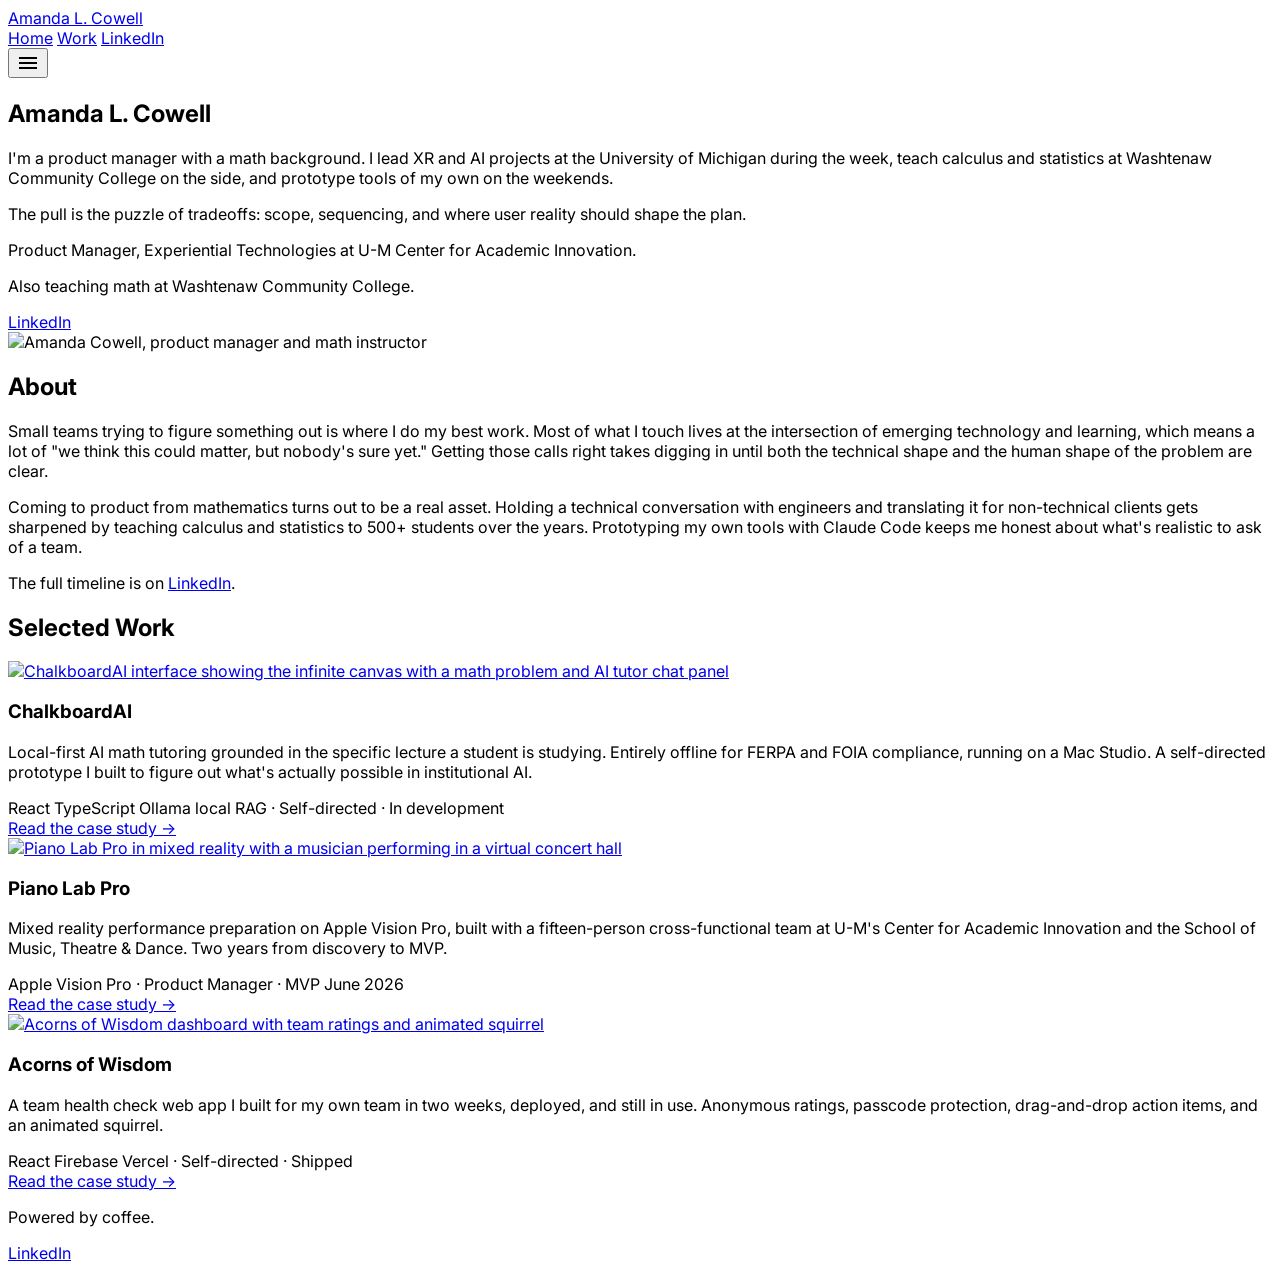
==== commit c69f70dc: "Fix mobile menu toggle and reduce repetitive 'I' openings on homepage Wires up the hamburger button " ====
--- a/index.html
+++ b/index.html
@@ -67,6 +67,21 @@
   <style>
     body { font-family: 'Inter', system-ui, sans-serif; -webkit-font-smoothing: antialiased; }
     .material-symbols-outlined { font-variation-settings: 'FILL' 0, 'wght' 400, 'GRAD' 0, 'opsz' 24; }
+    @media (max-width: 767px) {
+      .nav-menu.is-open {
+        display: flex !important;
+        flex-direction: column;
+        align-items: flex-start;
+        position: absolute;
+        top: 100%;
+        left: 0;
+        right: 0;
+        background: #FAF7F2;
+        padding: 1.5rem;
+        gap: 1rem;
+        border-bottom: 1px solid rgba(197,191,186,0.4);
+      }
+    }
   </style>
 </head>
 <body class="bg-surface text-on-surface selection:bg-primary-fixed selection:text-on-primary-fixed">
@@ -75,12 +90,12 @@
   <nav class="fixed top-0 w-full z-50 bg-surface/90 backdrop-blur-md border-b border-outline-variant/40">
     <div class="max-w-7xl mx-auto px-6 py-4 flex justify-between items-center">
       <a href="/" class="font-headline text-xl font-semibold text-primary tracking-tight">Amanda L. Cowell</a>
-      <div class="hidden md:flex items-center gap-8">
+      <div id="nav-menu" class="nav-menu hidden md:flex items-center gap-8">
         <a href="/" class="text-primary font-medium border-b-2 border-primary pb-0.5 text-sm">Home</a>
         <a href="/#projects" class="text-on-surface-variant hover:text-primary transition-colors text-sm">Work</a>
         <a href="https://linkedin.com/in/amanda-lynn-cowell" target="_blank" rel="noopener noreferrer" class="bg-primary text-on-primary px-5 py-2 rounded-full text-sm font-medium hover:opacity-90 transition-opacity">LinkedIn</a>
       </div>
-      <span class="md:hidden material-symbols-outlined text-primary cursor-pointer">menu</span>
+      <button id="nav-toggle" type="button" aria-label="Toggle menu" class="md:hidden material-symbols-outlined text-primary cursor-pointer bg-transparent border-0 p-0">menu</button>
     </div>
   </nav>
 
@@ -94,7 +109,7 @@
         </h1>
         <div class="space-y-4 text-lg md:text-xl text-on-surface-variant leading-relaxed max-w-2xl mb-8">
           <p>I'm a product manager with a math background. I lead XR and AI projects at the University of Michigan during the week, teach calculus and statistics at Washtenaw Community College on the side, and prototype tools of my own on the weekends.</p>
-          <p>I came to product from mathematics, and I stayed because I like the puzzle of tradeoffs: scope, sequencing, and where user reality should shape the plan.</p>
+          <p>The pull is the puzzle of tradeoffs: scope, sequencing, and where user reality should shape the plan.</p>
         </div>
         <div class="flex flex-col gap-1.5 mb-10 text-sm text-on-surface-variant">
           <p><span class="font-medium text-on-surface">Product Manager, Experiential Technologies</span> at U-M Center for Academic Innovation.</p>
@@ -116,8 +131,8 @@
       <div class="max-w-3xl mx-auto px-6">
         <h2 class="font-headline text-3xl font-semibold text-on-surface mb-8">About</h2>
         <div class="space-y-5 text-lg leading-relaxed text-on-surface-variant">
-          <p>I work best on small teams that are trying to figure something out. Most of my work lives at the intersection of emerging technology and learning, which means a lot of "we think this could matter, but nobody's sure yet." Getting those calls right takes digging in until you understand both the technical shape and the human shape of the problem.</p>
-          <p>I come to product from mathematics, which turns out to be a real asset. I can hold a technical conversation with engineers and translate it for non-technical clients, sharpened by teaching calculus and statistics to 500+ students over the years. I prototype my own tools with Claude Code, because being hands-on keeps me honest about what's realistic to ask of a team.</p>
+          <p>Small teams trying to figure something out is where I do my best work. Most of what I touch lives at the intersection of emerging technology and learning, which means a lot of "we think this could matter, but nobody's sure yet." Getting those calls right takes digging in until both the technical shape and the human shape of the problem are clear.</p>
+          <p>Coming to product from mathematics turns out to be a real asset. Holding a technical conversation with engineers and translating it for non-technical clients gets sharpened by teaching calculus and statistics to 500+ students over the years. Prototyping my own tools with Claude Code keeps me honest about what's realistic to ask of a team.</p>
         </div>
         <p class="mt-8 text-sm text-on-surface-variant">The full timeline is on <a href="https://linkedin.com/in/amanda-lynn-cowell" target="_blank" rel="noopener noreferrer" class="text-primary hover:underline">LinkedIn</a>.</p>
       </div>
@@ -221,5 +236,11 @@
     </div>
   </footer>
 
+  <script>
+    document.getElementById('nav-toggle').addEventListener('click', function() {
+      document.getElementById('nav-menu').classList.toggle('is-open');
+    });
+  </script>
+
 </body>
 </html>
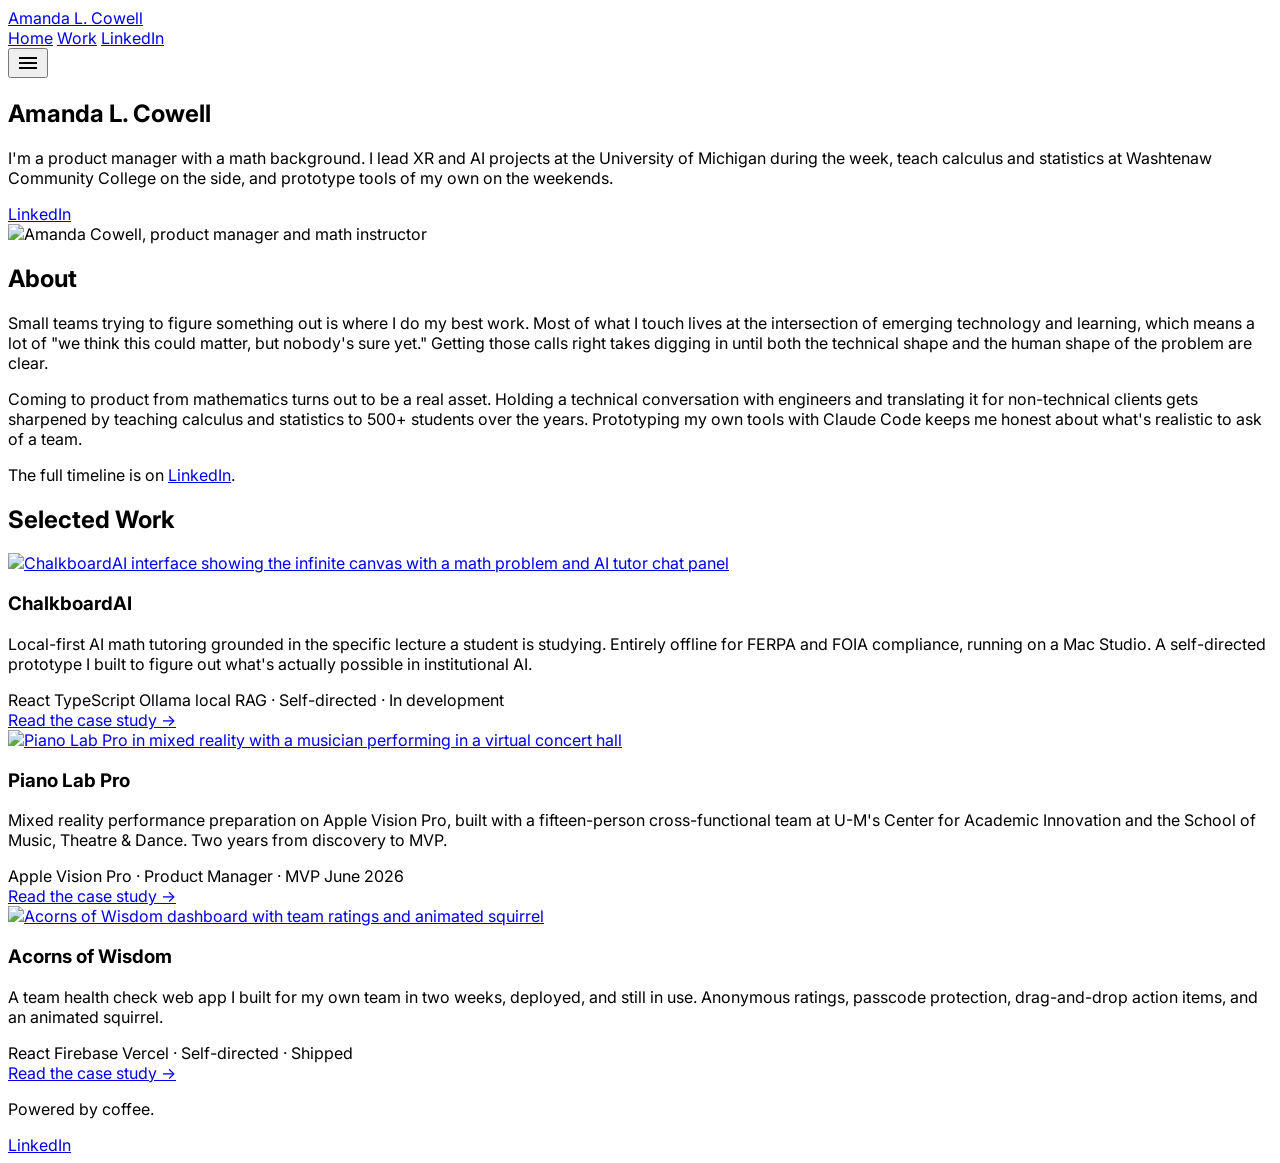
==== commit 50b852a7: "Reapply "Trim homepage hero: drop 'pull is the puzzle' paragraph and redundant role/teaching block" " ====
--- a/index.html
+++ b/index.html
@@ -107,13 +107,8 @@
         <h1 class="font-headline text-6xl md:text-8xl font-semibold tracking-tighter text-primary leading-none mb-8">
           Amanda L. Cowell
         </h1>
-        <div class="space-y-4 text-lg md:text-xl text-on-surface-variant leading-relaxed max-w-2xl mb-8">
+        <div class="text-lg md:text-xl text-on-surface-variant leading-relaxed max-w-2xl mb-10">
           <p>I'm a product manager with a math background. I lead XR and AI projects at the University of Michigan during the week, teach calculus and statistics at Washtenaw Community College on the side, and prototype tools of my own on the weekends.</p>
-          <p>The pull is the puzzle of tradeoffs: scope, sequencing, and where user reality should shape the plan.</p>
-        </div>
-        <div class="flex flex-col gap-1.5 mb-10 text-sm text-on-surface-variant">
-          <p><span class="font-medium text-on-surface">Product Manager, Experiential Technologies</span> at U-M Center for Academic Innovation.</p>
-          <p>Also teaching math at Washtenaw Community College.</p>
         </div>
         <a href="https://linkedin.com/in/amanda-lynn-cowell" target="_blank" rel="noopener noreferrer" class="inline-flex items-center gap-2 text-sm text-primary border border-outline-variant rounded-full px-5 py-2 hover:bg-surface-container-low transition-colors">
           LinkedIn
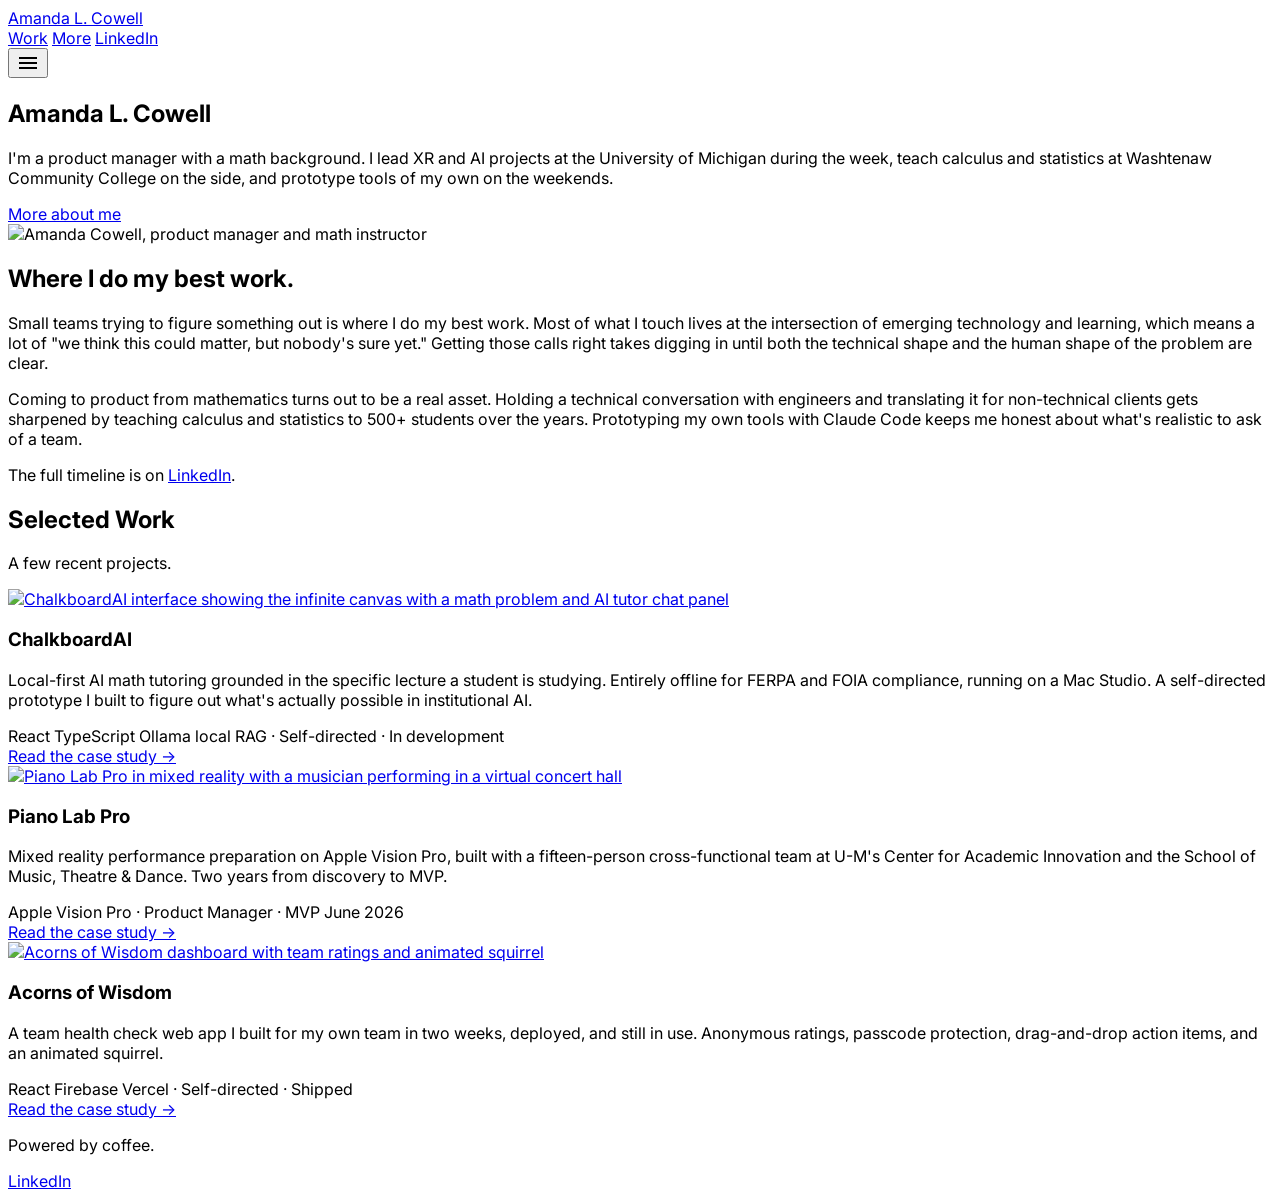
==== commit 190a38b7: "Homepage updates and site-wide nav cleanup Homepage: - Removed redundant 'Home' link from the nav (t" ====
--- a/index.html
+++ b/index.html
@@ -91,8 +91,8 @@
     <div class="max-w-7xl mx-auto px-6 py-4 flex justify-between items-center">
       <a href="/" class="font-headline text-xl font-semibold text-primary tracking-tight">Amanda L. Cowell</a>
       <div id="nav-menu" class="nav-menu hidden md:flex items-center gap-8">
-        <a href="/" class="text-primary font-medium border-b-2 border-primary pb-0.5 text-sm">Home</a>
         <a href="/#projects" class="text-on-surface-variant hover:text-primary transition-colors text-sm">Work</a>
+        <a href="/more/" class="text-on-surface-variant hover:text-primary transition-colors text-sm">More</a>
         <a href="https://linkedin.com/in/amanda-lynn-cowell" target="_blank" rel="noopener noreferrer" class="bg-primary text-on-primary px-5 py-2 rounded-full text-sm font-medium hover:opacity-90 transition-opacity">LinkedIn</a>
       </div>
       <button id="nav-toggle" type="button" aria-label="Toggle menu" class="md:hidden material-symbols-outlined text-primary cursor-pointer bg-transparent border-0 p-0">menu</button>
@@ -110,8 +110,8 @@
         <div class="text-lg md:text-xl text-on-surface-variant leading-relaxed max-w-2xl mb-10">
           <p>I'm a product manager with a math background. I lead XR and AI projects at the University of Michigan during the week, teach calculus and statistics at Washtenaw Community College on the side, and prototype tools of my own on the weekends.</p>
         </div>
-        <a href="https://linkedin.com/in/amanda-lynn-cowell" target="_blank" rel="noopener noreferrer" class="inline-flex items-center gap-2 text-sm text-primary border border-outline-variant rounded-full px-5 py-2 hover:bg-surface-container-low transition-colors">
-          LinkedIn
+        <a href="/more/" class="inline-flex items-center gap-2 bg-primary text-on-primary px-5 py-2 rounded-full text-sm font-medium hover:opacity-90 transition-opacity">
+          More about me
         </a>
       </div>
       <div class="lg:col-span-4">
@@ -124,7 +124,7 @@
     <!-- About -->
     <section class="bg-surface-container-low py-24">
       <div class="max-w-3xl mx-auto px-6">
-        <h2 class="font-headline text-3xl font-semibold text-on-surface mb-8">About</h2>
+        <h2 class="font-headline text-3xl font-semibold text-on-surface mb-8">Where I do my best work.</h2>
         <div class="space-y-5 text-lg leading-relaxed text-on-surface-variant">
           <p>Small teams trying to figure something out is where I do my best work. Most of what I touch lives at the intersection of emerging technology and learning, which means a lot of "we think this could matter, but nobody's sure yet." Getting those calls right takes digging in until both the technical shape and the human shape of the problem are clear.</p>
           <p>Coming to product from mathematics turns out to be a real asset. Holding a technical conversation with engineers and translating it for non-technical clients gets sharpened by teaching calculus and statistics to 500+ students over the years. Prototyping my own tools with Claude Code keeps me honest about what's realistic to ask of a team.</p>
@@ -137,6 +137,7 @@
     <section id="projects" class="py-32">
       <div class="max-w-7xl mx-auto px-6 mb-16">
         <h2 class="font-headline text-4xl font-semibold text-on-surface">Selected Work</h2>
+        <p class="font-headline italic text-xl text-on-surface-variant mt-3">A few recent projects.</p>
       </div>
 
       <!-- ChalkboardAI (image left) -->
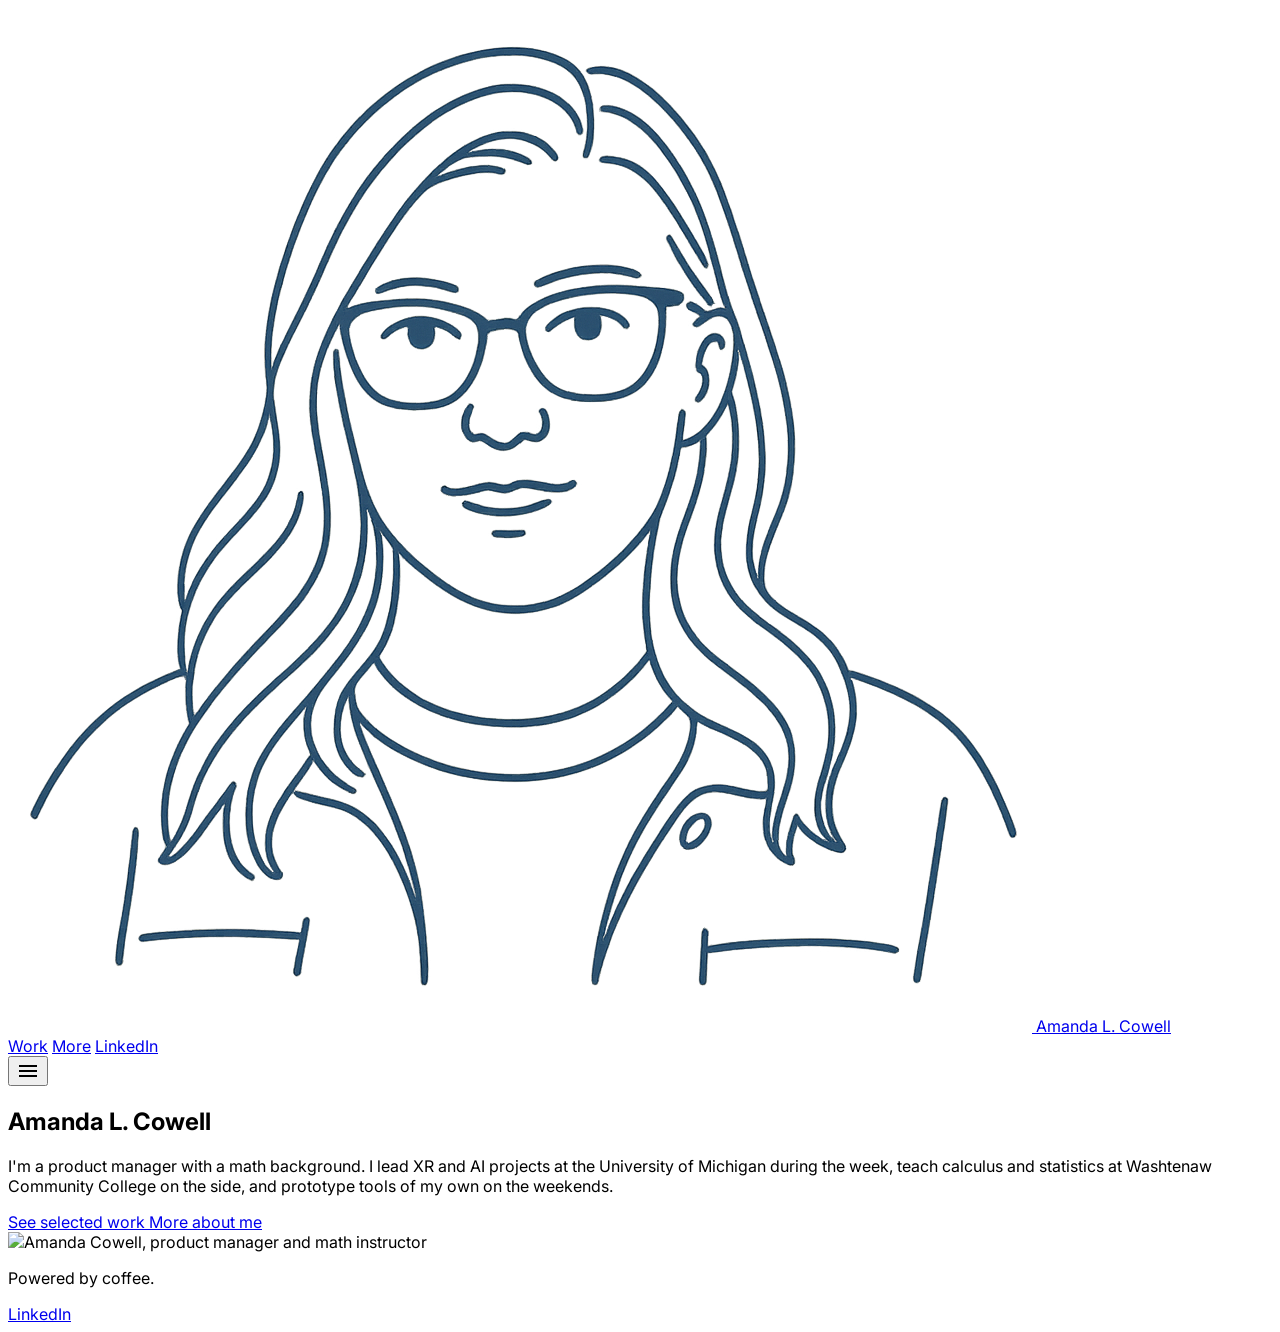
==== commit a11b1452: "Site: add /work/ for case studies; rework /more/ as bio + extras; simplify homepage; add nav logo Co" ====
--- a/index.html
+++ b/index.html
@@ -82,16 +82,39 @@
         border-bottom: 1px solid rgba(197,191,186,0.4);
       }
     }
+
+    /* Skip to main content link */
+    .skip-link {
+      position: absolute; top: -100px; left: 8px;
+      background: #26585d; color: #fff;
+      padding: 8px 16px; border-radius: 6px;
+      z-index: 100; text-decoration: none;
+      font-weight: 500; font-size: 14px;
+      transition: top 0.15s;
+    }
+    .skip-link:focus { top: 8px; }
+
+    /* Visible focus indicators */
+    a:focus-visible, button:focus-visible {
+      outline: 2px solid #26585d;
+      outline-offset: 2px;
+      border-radius: 4px;
+    }
   </style>
 </head>
 <body class="bg-surface text-on-surface selection:bg-primary-fixed selection:text-on-primary-fixed">
 
+  <a href="#main-content" class="skip-link">Skip to main content</a>
+
   <!-- Nav -->
   <nav class="fixed top-0 w-full z-50 bg-surface/90 backdrop-blur-md border-b border-outline-variant/40">
     <div class="max-w-7xl mx-auto px-6 py-4 flex justify-between items-center">
-      <a href="/" class="font-headline text-xl font-semibold text-primary tracking-tight">Amanda L. Cowell</a>
+      <a href="/" class="flex items-center gap-3">
+        <img src="/assets/logo.png" alt="" aria-hidden="true" class="h-10 w-10 object-contain">
+        <span class="font-headline text-xl font-semibold text-primary tracking-tight">Amanda L. Cowell</span>
+      </a>
       <div id="nav-menu" class="nav-menu hidden md:flex items-center gap-8">
-        <a href="/#projects" class="text-on-surface-variant hover:text-primary transition-colors text-sm">Work</a>
+        <a href="/work/" class="text-on-surface-variant hover:text-primary transition-colors text-sm">Work</a>
         <a href="/more/" class="text-on-surface-variant hover:text-primary transition-colors text-sm">More</a>
         <a href="https://linkedin.com/in/amanda-lynn-cowell" target="_blank" rel="noopener noreferrer" class="bg-primary text-on-primary px-5 py-2 rounded-full text-sm font-medium hover:opacity-90 transition-opacity">LinkedIn</a>
       </div>
@@ -99,7 +122,7 @@
     </div>
   </nav>
 
-  <main class="pt-20">
+  <main id="main-content" class="pt-20">
 
     <!-- Hero -->
     <section class="max-w-7xl mx-auto px-6 py-24 md:py-36 grid grid-cols-1 lg:grid-cols-12 gap-12 items-start">
@@ -110,116 +133,20 @@
         <div class="text-lg md:text-xl text-on-surface-variant leading-relaxed max-w-2xl mb-10">
           <p>I'm a product manager with a math background. I lead XR and AI projects at the University of Michigan during the week, teach calculus and statistics at Washtenaw Community College on the side, and prototype tools of my own on the weekends.</p>
         </div>
-        <a href="/more/" class="inline-flex items-center gap-2 bg-primary text-on-primary px-5 py-2 rounded-full text-sm font-medium hover:opacity-90 transition-opacity">
-          More about me
-        </a>
+        <div class="flex flex-col items-start gap-3">
+          <a href="/work/" class="inline-flex items-center gap-2 bg-primary text-on-primary px-5 py-2 rounded-full text-sm font-medium hover:opacity-90 transition-opacity">
+            See selected work
+          </a>
+          <a href="/more/" class="inline-flex items-center gap-2 border-2 border-primary text-primary bg-transparent px-5 py-[calc(0.5rem-2px)] rounded-full text-sm font-medium hover:bg-primary hover:text-on-primary transition-colors">
+            More about me
+          </a>
+        </div>
       </div>
       <div class="lg:col-span-4">
         <div class="rounded-xl overflow-hidden aspect-[3/4]">
           <img src="/assets/headshot.jpg" alt="Amanda Cowell, product manager and math instructor" class="w-full h-full object-cover object-[50%_15%]">
         </div>
       </div>
-    </section>
-
-    <!-- About -->
-    <section class="bg-surface-container-low py-24">
-      <div class="max-w-3xl mx-auto px-6">
-        <h2 class="font-headline text-3xl font-semibold text-on-surface mb-8">Where I do my best work.</h2>
-        <div class="space-y-5 text-lg leading-relaxed text-on-surface-variant">
-          <p>Small teams trying to figure something out is where I do my best work. Most of what I touch lives at the intersection of emerging technology and learning, which means a lot of "we think this could matter, but nobody's sure yet." Getting those calls right takes digging in until both the technical shape and the human shape of the problem are clear.</p>
-          <p>Coming to product from mathematics turns out to be a real asset. Holding a technical conversation with engineers and translating it for non-technical clients gets sharpened by teaching calculus and statistics to 500+ students over the years. Prototyping my own tools with Claude Code keeps me honest about what's realistic to ask of a team.</p>
-        </div>
-        <p class="mt-8 text-sm text-on-surface-variant">The full timeline is on <a href="https://linkedin.com/in/amanda-lynn-cowell" target="_blank" rel="noopener noreferrer" class="text-primary hover:underline">LinkedIn</a>.</p>
-      </div>
-    </section>
-
-    <!-- Selected Work -->
-    <section id="projects" class="py-32">
-      <div class="max-w-7xl mx-auto px-6 mb-16">
-        <h2 class="font-headline text-4xl font-semibold text-on-surface">Selected Work</h2>
-        <p class="font-headline italic text-xl text-on-surface-variant mt-3">A few recent projects.</p>
-      </div>
-
-      <!-- ChalkboardAI (image left) -->
-      <div class="group border-t border-outline-variant/40">
-        <div class="flex flex-col lg:flex-row items-stretch">
-          <a href="/chalkboardai/" class="w-full lg:w-[55%] overflow-hidden min-h-[360px] lg:min-h-[500px] block bg-surface-container-highest flex-shrink-0">
-            <img class="w-full h-full object-cover transition-transform duration-700 group-hover:scale-[1.02]" src="/assets/chalkboardai-hero-still.jpg" alt="ChalkboardAI interface showing the infinite canvas with a math problem and AI tutor chat panel">
-          </a>
-          <div class="w-full px-8 lg:px-16 py-16 flex flex-col justify-center gap-7">
-            <div>
-              <h3 class="font-headline text-3xl font-semibold text-on-surface mb-4">ChalkboardAI</h3>
-              <p class="text-on-surface-variant leading-relaxed text-lg">Local-first AI math tutoring grounded in the specific lecture a student is studying. Entirely offline for FERPA and FOIA compliance, running on a Mac Studio. A self-directed prototype I built to figure out what's actually possible in institutional AI.</p>
-            </div>
-            <div class="flex flex-wrap items-center gap-x-2 gap-y-1.5 text-xs">
-              <span class="font-mono bg-surface-container px-2 py-1 text-on-surface-variant rounded">React</span>
-              <span class="font-mono bg-surface-container px-2 py-1 text-on-surface-variant rounded">TypeScript</span>
-              <span class="font-mono bg-surface-container px-2 py-1 text-on-surface-variant rounded">Ollama</span>
-              <span class="font-mono bg-surface-container px-2 py-1 text-on-surface-variant rounded">local RAG</span>
-              <span class="text-outline mx-1">·</span>
-              <span class="text-secondary font-medium">Self-directed</span>
-              <span class="text-outline mx-0.5">·</span>
-              <span class="text-secondary font-medium">In development</span>
-            </div>
-            <a href="/chalkboardai/" class="text-primary hover:text-accent font-medium text-sm transition-colors inline-flex items-center gap-1">
-              Read the case study <span aria-hidden="true">&#8594;</span>
-            </a>
-          </div>
-        </div>
-      </div>
-
-      <!-- Piano Lab Pro (image right) -->
-      <div class="group border-t border-outline-variant/40">
-        <div class="flex flex-col lg:flex-row-reverse items-stretch">
-          <a href="/piano-lab-pro/" class="w-full lg:w-[55%] overflow-hidden min-h-[360px] lg:min-h-[500px] block bg-surface-container-highest flex-shrink-0">
-            <img class="w-full h-full object-cover transition-transform duration-700 group-hover:scale-[1.02]" src="/assets/plp-hero-thumb.jpg" alt="Piano Lab Pro in mixed reality with a musician performing in a virtual concert hall">
-          </a>
-          <div class="w-full px-8 lg:px-16 py-16 flex flex-col justify-center gap-7">
-            <div>
-              <h3 class="font-headline text-3xl font-semibold text-on-surface mb-4">Piano Lab Pro</h3>
-              <p class="text-on-surface-variant leading-relaxed text-lg">Mixed reality performance preparation on Apple Vision Pro, built with a fifteen-person cross-functional team at U-M's Center for Academic Innovation and the School of Music, Theatre &amp; Dance. Two years from discovery to MVP.</p>
-            </div>
-            <div class="flex flex-wrap items-center gap-x-2 gap-y-1.5 text-xs">
-              <span class="font-mono bg-surface-container px-2 py-1 text-on-surface-variant rounded">Apple Vision Pro</span>
-              <span class="text-outline mx-1">·</span>
-              <span class="text-secondary font-medium">Product Manager</span>
-              <span class="text-outline mx-0.5">·</span>
-              <span class="text-secondary font-medium">MVP June 2026</span>
-            </div>
-            <a href="/piano-lab-pro/" class="text-primary hover:text-accent font-medium text-sm transition-colors inline-flex items-center gap-1">
-              Read the case study <span aria-hidden="true">&#8594;</span>
-            </a>
-          </div>
-        </div>
-      </div>
-
-      <!-- Acorns of Wisdom (image left) -->
-      <div class="group border-t border-outline-variant/40 border-b border-outline-variant/40">
-        <div class="flex flex-col lg:flex-row items-stretch">
-          <a href="/acorns/" class="w-full lg:w-[55%] overflow-hidden min-h-[360px] lg:min-h-[500px] block bg-surface-container-highest flex-shrink-0">
-            <img class="w-full h-full object-cover transition-transform duration-700 group-hover:scale-[1.02]" src="/assets/acorns-hero.gif" alt="Acorns of Wisdom dashboard with team ratings and animated squirrel">
-          </a>
-          <div class="w-full px-8 lg:px-16 py-16 flex flex-col justify-center gap-7">
-            <div>
-              <h3 class="font-headline text-3xl font-semibold text-on-surface mb-4">Acorns of Wisdom</h3>
-              <p class="text-on-surface-variant leading-relaxed text-lg">A team health check web app I built for my own team in two weeks, deployed, and still in use. Anonymous ratings, passcode protection, drag-and-drop action items, and an animated squirrel.</p>
-            </div>
-            <div class="flex flex-wrap items-center gap-x-2 gap-y-1.5 text-xs">
-              <span class="font-mono bg-surface-container px-2 py-1 text-on-surface-variant rounded">React</span>
-              <span class="font-mono bg-surface-container px-2 py-1 text-on-surface-variant rounded">Firebase</span>
-              <span class="font-mono bg-surface-container px-2 py-1 text-on-surface-variant rounded">Vercel</span>
-              <span class="text-outline mx-1">·</span>
-              <span class="text-secondary font-medium">Self-directed</span>
-              <span class="text-outline mx-0.5">·</span>
-              <span class="text-secondary font-medium">Shipped</span>
-            </div>
-            <a href="/acorns/" class="text-primary hover:text-accent font-medium text-sm transition-colors inline-flex items-center gap-1">
-              Read the case study <span aria-hidden="true">&#8594;</span>
-            </a>
-          </div>
-        </div>
-      </div>
-
     </section>
 
   </main>
